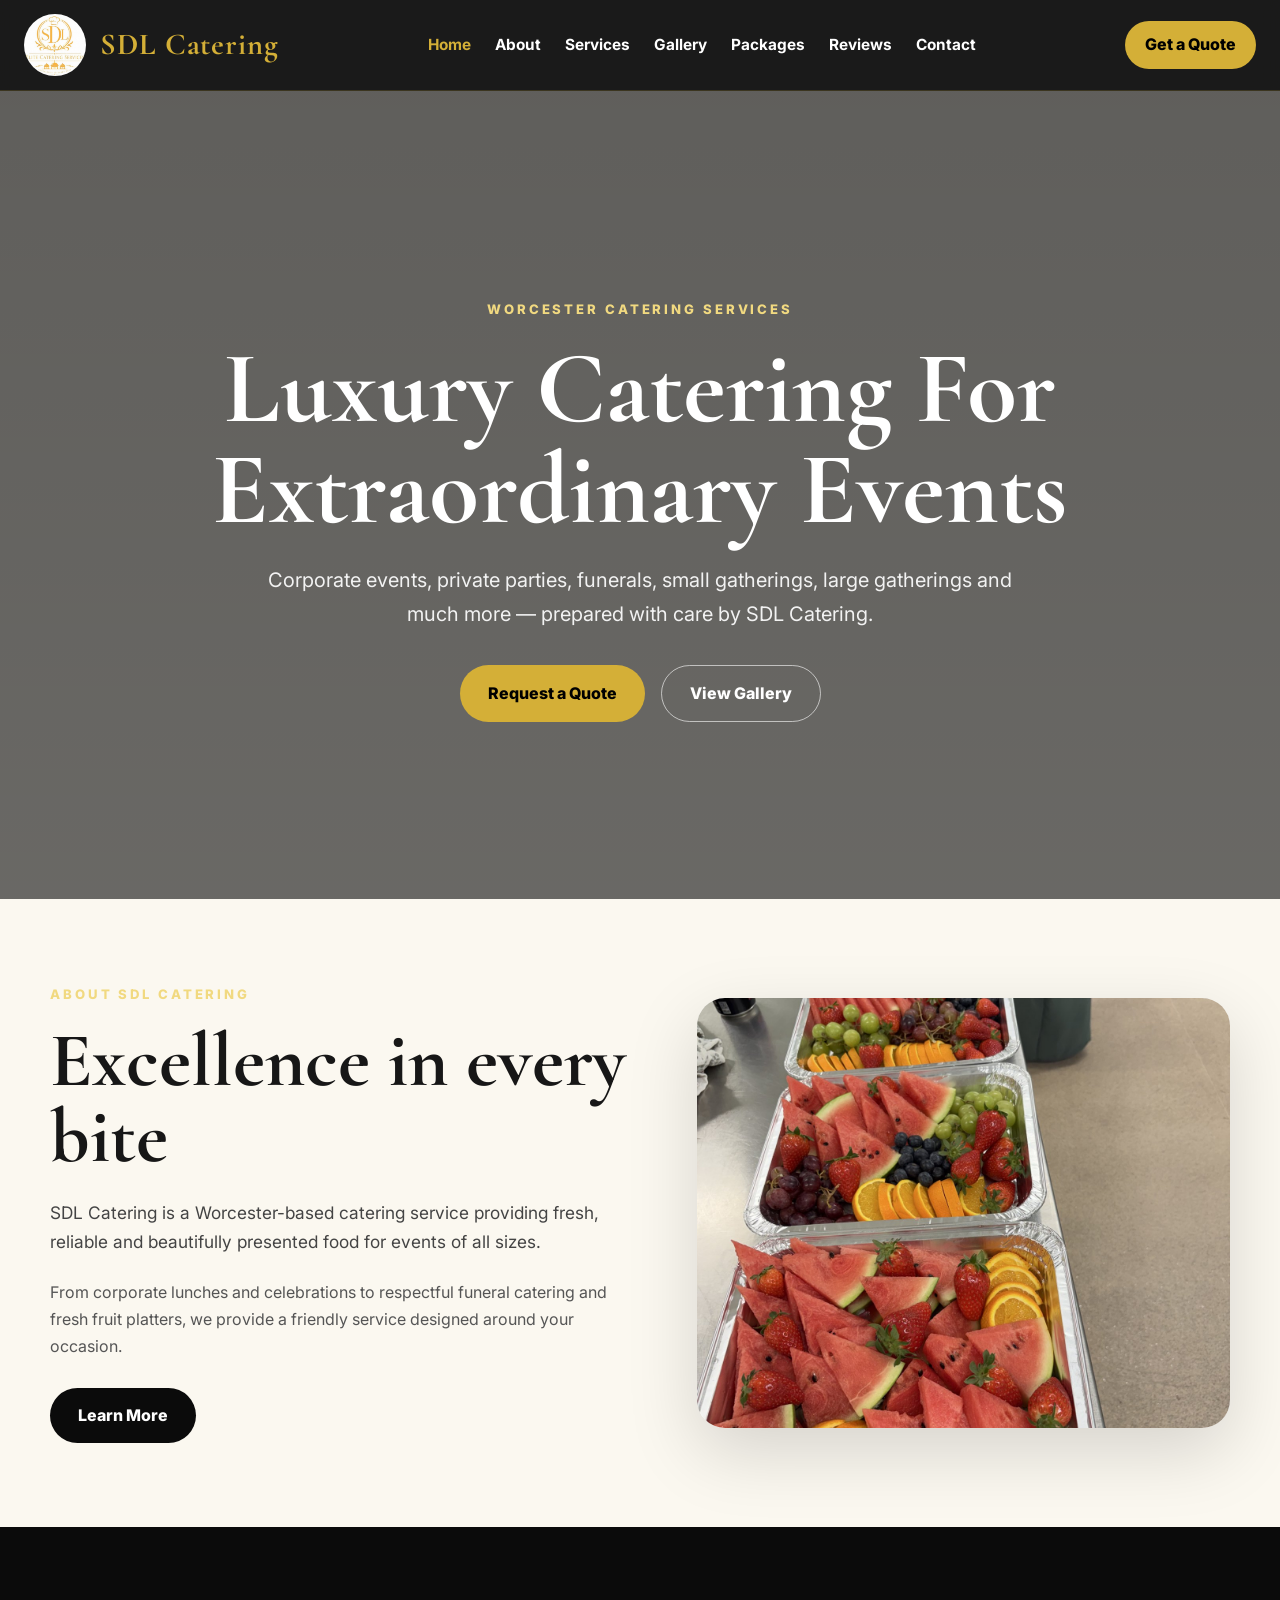
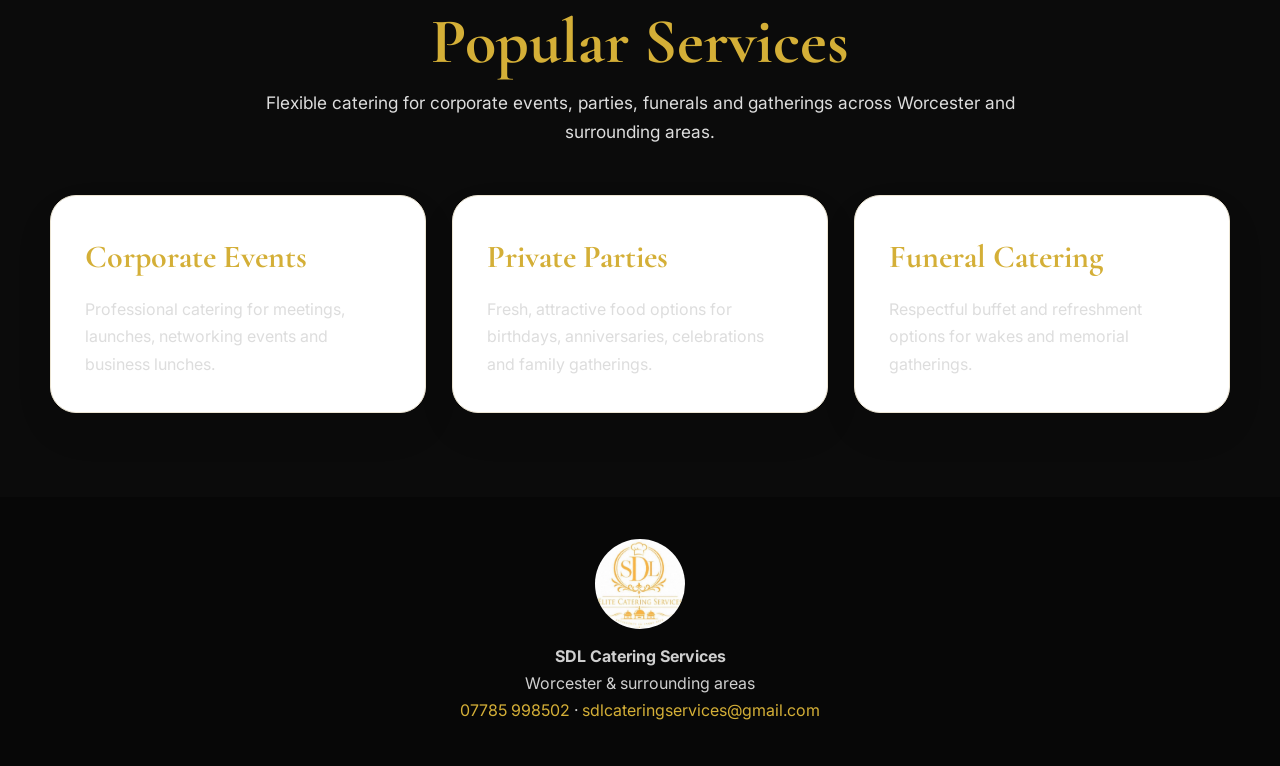
==== index.html @ b2af6ca3 "Update index.html" ====
<!DOCTYPE html>
<html lang="en">
<head>
<meta charset="UTF-8">
<meta name="viewport" content="width=device-width, initial-scale=1.0">
<title>SDL Catering | Worcester Catering Services</title>
<meta name="description" content="SDL Catering Services in Worcester">
<link rel="stylesheet" href="style.css">
</head>
<body>
<header class="site-header">
  <nav class="nav">
    <a class="brand" href="index.html"><img src="logo.jpeg" alt="SDL Catering logo"><span>SDL Catering</span></a>
    <button class="menu-toggle" aria-label="Open menu" aria-expanded="false">☰</button>
    <ul class="nav-links">
      <li><a class="active" href="index.html">Home</a></li>
      <li><a  href="about.html">About</a></li>
      <li><a  href="services.html">Services</a></li>
      <li><a  href="gallery.html">Gallery</a></li>
      <li><a  href="packages.html">Packages</a></li>
      <li><a  href="reviews.html">Reviews</a></li>
      <li><a  href="contact.html">Contact</a></li>
    </ul>
    <a class="nav-cta" href="contact.html">Get a Quote</a>
  </nav>
</header>
<section class="hero">
  <div class="hero-inner">
    <div class="eyebrow">Worcester Catering Services</div>
    <h1>Luxury Catering For Extraordinary Events</h1>
    <p>Corporate events, private parties, funerals, small gatherings, large gatherings and much more — prepared with care by SDL Catering.</p>
    <div class="btn-row">
      <a class="btn gold" href="contact.html">Request a Quote</a>
      <a class="btn outline" href="gallery.html">View Gallery</a>
    </div>
  </div>
</section>
<main>
  <section class="section">
    <div class="container split">
      <div>
        <div class="eyebrow">About SDL Catering</div>
        <h2 class="title" style="font-size:clamp(2.8rem,6vw,5rem);color:#171717;margin-bottom:24px">Excellence in every bite</h2>
        <p style="font-size:1.08rem;color:#444;margin-bottom:22px">SDL Catering is a Worcester-based catering service providing fresh, reliable and beautifully presented food for events of all sizes.</p>
        <p style="color:#555;margin-bottom:28px">From corporate lunches and celebrations to respectful funeral catering and fresh fruit platters, we provide a friendly service designed around your occasion.</p>
        <a class="btn dark" href="about.html">Learn More</a>
      </div>
      <div class="image-card"><img src="fruit-platters.jpeg" alt="Fresh fruit platters by SDL Catering"></div>
    </div>
  </section>
  <section class="section dark-band">
    <div class="container">
      <div class="section-title">
        <h2>Popular Services</h2>
        <p>Flexible catering for corporate events, parties, funerals and gatherings across Worcester and surrounding areas.</p>
      </div>
      <div class="grid three">
        <div class="card"><h3>Corporate Events</h3><p>Professional catering for meetings, launches, networking events and business lunches.</p></div>
        <div class="card"><h3>Private Parties</h3><p>Fresh, attractive food options for birthdays, anniversaries, celebrations and family gatherings.</p></div>
        <div class="card"><h3>Funeral Catering</h3><p>Respectful buffet and refreshment options for wakes and memorial gatherings.</p></div>
      </div>
    </div>
  </section>
</main>
<footer class="footer">
  <img src="logo.jpeg" alt="SDL Catering logo">
  <p><strong>SDL Catering Services</strong></p>
  <p>Worcester & surrounding areas</p>
  <p><a href="tel:07785998502">07785 998502</a> · <a href="mailto:sdlcateringservices@gmail.com">sdlcateringservices@gmail.com</a></p>
</footer>
<script src="script.js"></script>
</body>
</html>
---- style.css ----
@import url('https://fonts.googleapis.com/css2?family=Cormorant+Garamond:wght@500;600;700&family=Inter:wght@300;400;500;600;700;800&display=swap');

:root{
  --black:#0b0b0b;
  --charcoal:#151515;
  --cream:#fbf8f0;
  --white:#ffffff;
  --gold:#d4af37;
  --gold-soft:#f1d980;
  --muted:#666;
  --line:#ece5d3;
}

*{box-sizing:border-box;margin:0;padding:0}
html{scroll-behavior:smooth}
body{font-family:Inter,Arial,sans-serif;color:#202020;background:var(--cream);line-height:1.7;overflow-x:hidden}
img{max-width:100%;display:block}
a,a:link,a:visited{color:inherit;text-decoration:none}

.site-header{position:sticky;top:0;z-index:999;background:rgba(12,12,12,.94);backdrop-filter:blur(14px);border-bottom:1px solid rgba(212,175,55,.18)}
.nav{max-width:1280px;margin:0 auto;padding:14px 24px;display:flex;align-items:center;justify-content:space-between;gap:22px}
.brand{display:flex;align-items:center;gap:14px;color:var(--gold)!important;font-family:'Cormorant Garamond',serif;font-size:1.9rem;font-weight:700;letter-spacing:.03em;white-space:nowrap}
.brand img{width:62px;height:62px;border-radius:50%;background:white;object-fit:cover}
.nav-links{display:flex;align-items:center;gap:24px;list-style:none}
.nav-links a,.nav-links a:link,.nav-links a:visited{color:#fff!important;text-decoration:none!important;font-weight:700;font-size:.96rem;transition:.25s}
.nav-links a:hover,.nav-links a.active,.nav-links a:active{color:var(--gold)!important;text-decoration:none!important}
.nav-cta{background:var(--gold);color:#000!important;padding:10px 20px;border-radius:999px;font-weight:800;white-space:nowrap}
.nav-cta:hover{background:var(--gold-soft);color:#000!important}
.menu-toggle{display:none;background:transparent;color:white;border:1px solid rgba(255,255,255,.25);font-size:1.4rem;border-radius:10px;padding:8px 12px;cursor:pointer}

.hero{min-height:calc(100vh - 92px);display:grid;place-items:center;text-align:center;color:#fff;background:linear-gradient(rgba(0,0,0,.62),rgba(0,0,0,.58)),url('https://images.unsplash.com/photo-1414235077428-338989a2e8c0?auto=format&fit=crop&w=1800&q=80');background-size:cover;background-position:center;padding:110px 24px 80px}
.hero-inner{max-width:980px}.eyebrow{color:var(--gold-soft);text-transform:uppercase;letter-spacing:.22em;font-size:.82rem;font-weight:800;margin-bottom:18px}.hero h1,.page-hero h1,.section-title h2,.title{font-family:'Cormorant Garamond',serif;line-height:.98}.hero h1{font-size:clamp(3.2rem,8vw,7rem);margin-bottom:24px}.hero p{font-size:1.25rem;max-width:760px;margin:0 auto 34px;color:#f2f2f2}.btn-row{display:flex;gap:16px;justify-content:center;flex-wrap:wrap}.btn{display:inline-flex;align-items:center;justify-content:center;border-radius:999px;padding:14px 28px;font-weight:800;transition:.25s}.btn.gold{background:var(--gold);color:#000!important}.btn.dark{background:var(--black);color:#fff!important}.btn.outline{border:1px solid rgba(255,255,255,.6);color:#fff!important}.btn:hover{transform:translateY(-2px)}

main{background:var(--cream)}.section{padding:84px 24px}.container{max-width:1180px;margin:0 auto}.section-title{text-align:center;max-width:820px;margin:0 auto 48px}.section-title h2{font-size:clamp(2.5rem,5vw,4.3rem);color:#171717;margin-bottom:14px}.section-title p{color:#5f5f5f;font-size:1.08rem}.grid{display:grid;gap:26px}.grid.three{grid-template-columns:repeat(3,1fr)}.grid.four{grid-template-columns:repeat(4,1fr)}.card{background:#fff;border:1px solid var(--line);border-radius:26px;padding:34px;box-shadow:0 18px 45px rgba(0,0,0,.05)}.card h3{font-family:'Cormorant Garamond',serif;font-size:2rem;color:#121212;margin-bottom:12px}.card p{color:#555}.dark-band{background:#0b0b0b;color:#fff}.dark-band .section-title h2,.dark-band h3{color:var(--gold)}.dark-band p{color:#ddd}.split{display:grid;grid-template-columns:1.05fr .95fr;gap:58px;align-items:center}.panel-dark{background:#0d0d0d;color:#fff;border-radius:30px;padding:44px;border:1px solid rgba(212,175,55,.25)}.panel-dark h2{font-family:'Cormorant Garamond',serif;font-size:3.2rem;color:var(--gold);margin-bottom:22px}.value-list{display:grid;gap:14px}.value-list div{background:rgba(212,175,55,.13);border:1px solid rgba(212,175,55,.18);padding:16px 18px;border-radius:14px;font-weight:700}.image-card{overflow:hidden;border-radius:28px;box-shadow:0 24px 70px rgba(0,0,0,.15);background:#fff}.image-card img{width:100%;height:430px;object-fit:cover}

.page-hero{padding:92px 24px 52px;background:#fff;text-align:center}.page-hero h1{font-size:clamp(3rem,7vw,5.4rem);color:#181818;margin-bottom:14px}.page-hero p{max-width:850px;margin:0 auto;color:#555;font-size:1.08rem}.gallery-grid{display:grid;grid-template-columns:repeat(3,1fr);gap:24px}.gallery-item{position:relative;border-radius:24px;overflow:hidden;background:#111;box-shadow:0 18px 50px rgba(0,0,0,.1)}.gallery-item img{width:100%;height:360px;object-fit:cover;transition:.35s}.gallery-item:hover img{transform:scale(1.05)}.gallery-item span{position:absolute;left:18px;bottom:18px;background:rgba(0,0,0,.72);color:#fff;padding:8px 14px;border-radius:999px;font-weight:800;font-size:.9rem}.contact-box{max-width:850px;margin:0 auto;background:#fff;border:1px solid var(--line);border-radius:28px;padding:42px;box-shadow:0 18px 50px rgba(0,0,0,.06)}.contact-list{display:grid;gap:16px;font-size:1.1rem}.contact-list a{color:#111!important;font-weight:800}.footer{background:#070707;color:#fff;text-align:center;padding:42px 24px}.footer img{width:90px;height:90px;border-radius:50%;margin:0 auto 14px;background:white}.footer p{color:#cfcfcf}.footer a{color:var(--gold)!important}

@media(max-width:980px){.grid.three,.grid.four,.gallery-grid,.split{grid-template-columns:1fr 1fr}.nav{flex-wrap:wrap}.nav-links{order:3;width:100%;justify-content:center;flex-wrap:wrap}}
@media(max-width:700px){.nav{padding:12px 16px}.brand{font-size:1.55rem}.brand img{width:52px;height:52px}.menu-toggle{display:block}.nav-links{display:none;flex-direction:column;align-items:stretch;background:#101010;padding:18px;border-radius:18px}.nav-links.open{display:flex}.nav-links a{text-align:center;padding:8px}.nav-cta{display:none}.hero{min-height:80vh;padding-top:90px}.hero h1{font-size:3rem}.grid.three,.grid.four,.gallery-grid,.split{grid-template-columns:1fr}.section{padding:60px 18px}.card{padding:28px}.image-card img,.gallery-item img{height:300px}.panel-dark{padding:32px}.contact-box{padding:28px}}
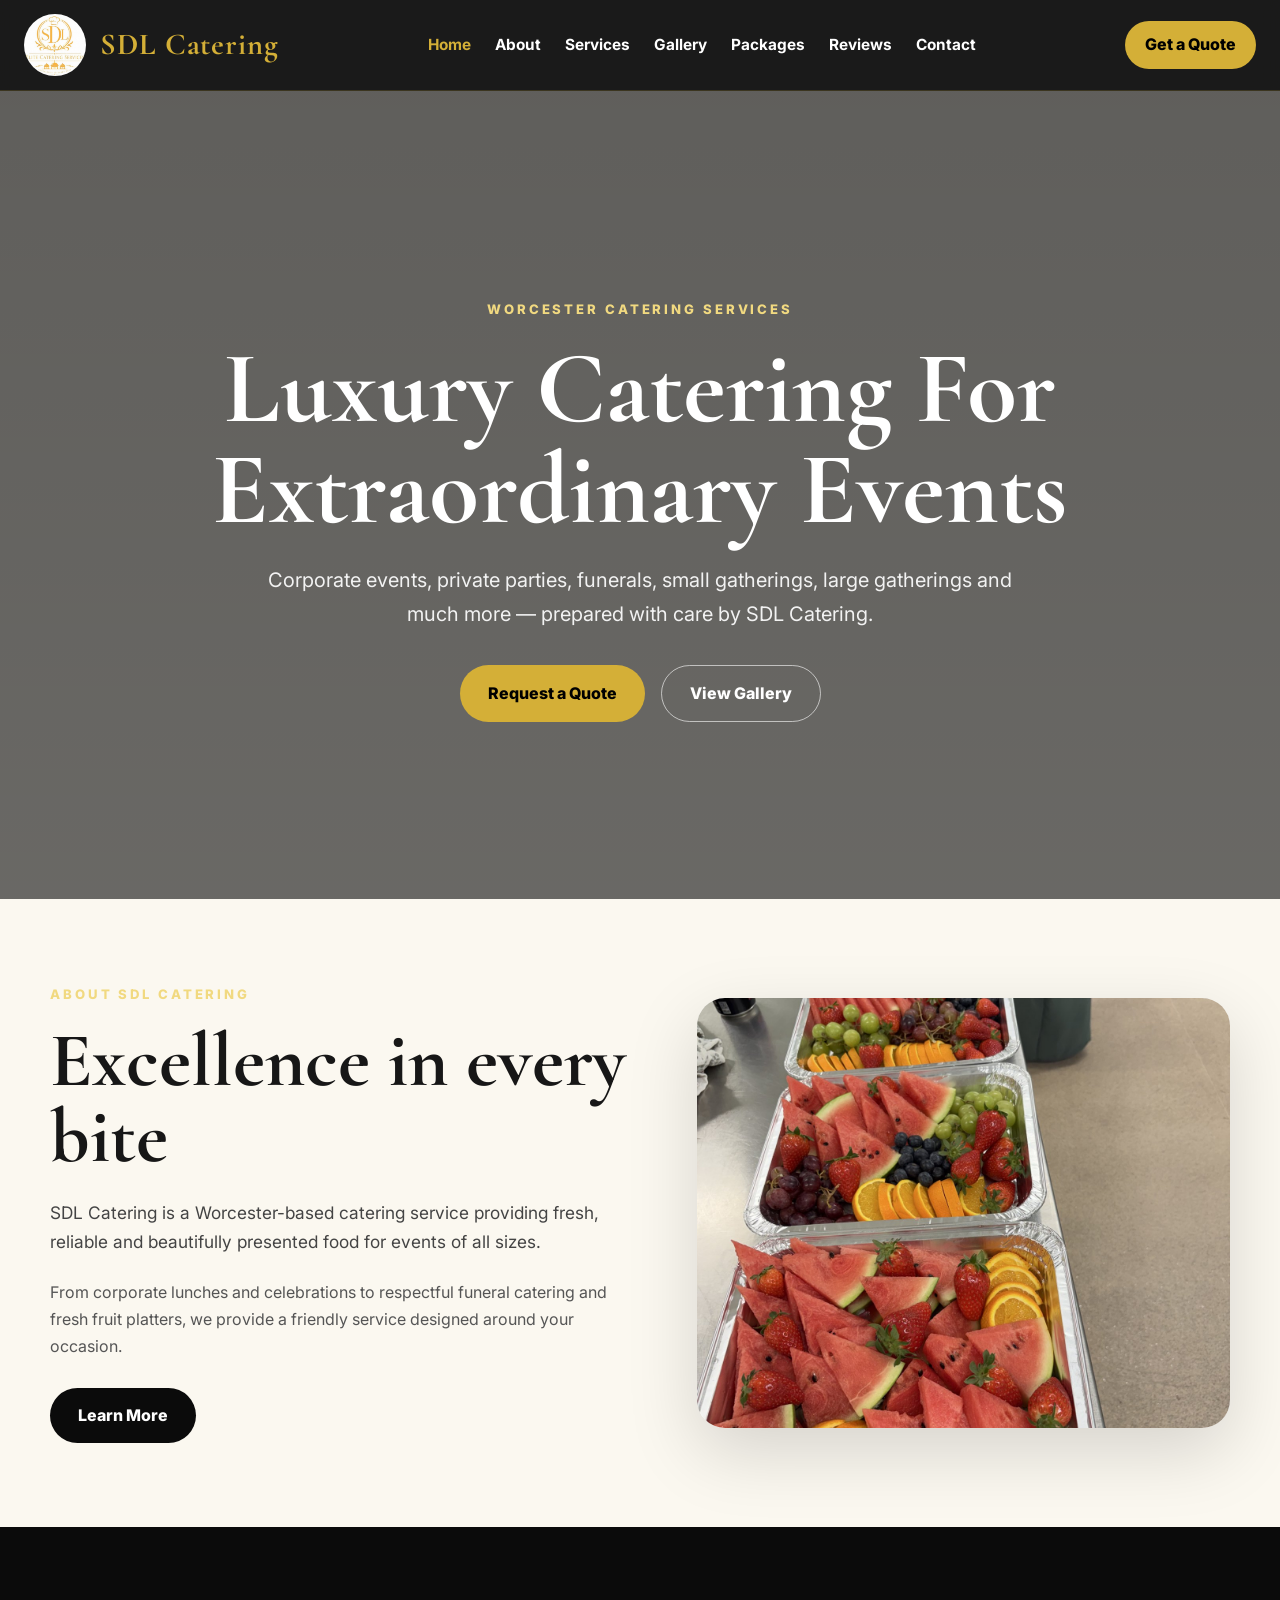
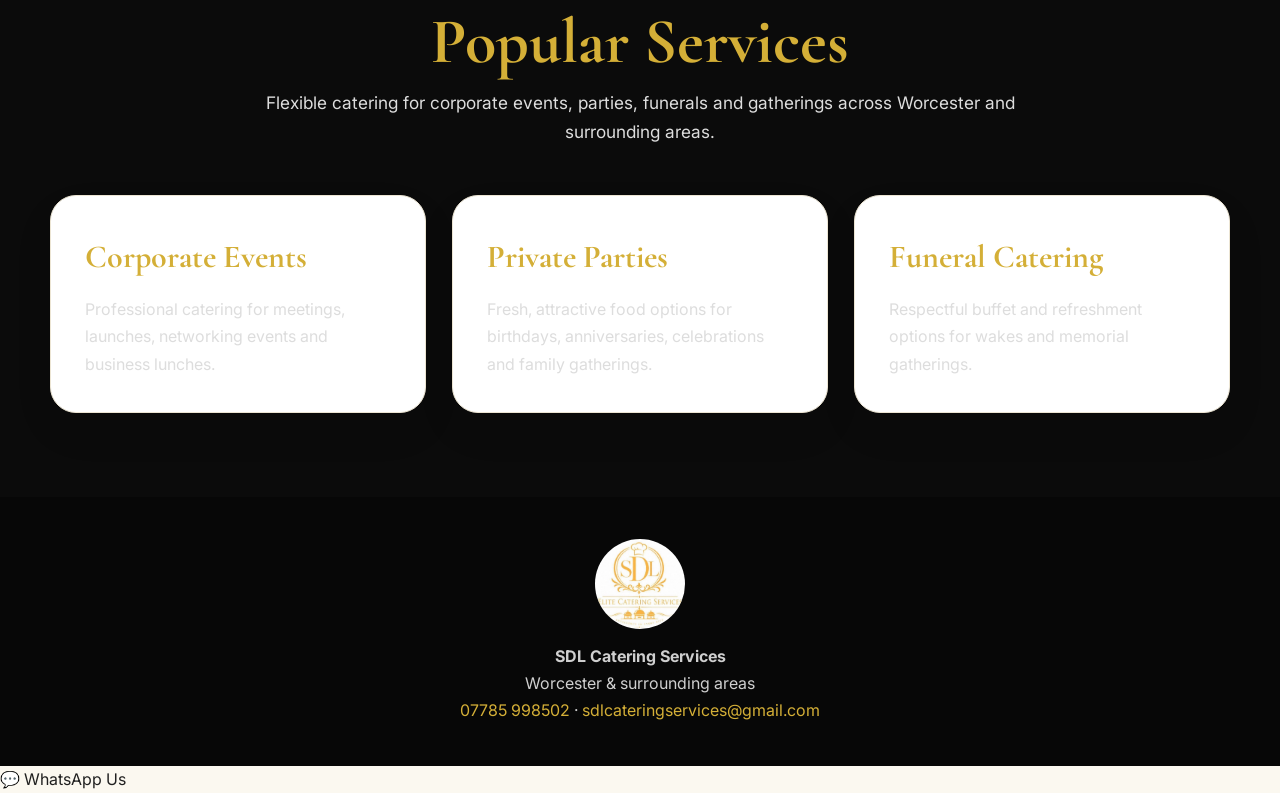
==== commit 0357946b: "Update index.html" ====
--- a/index.html
+++ b/index.html
@@ -69,5 +69,10 @@
   <p><a href="tel:07785998502">07785 998502</a> · <a href="mailto:sdlcateringservices@gmail.com">sdlcateringservices@gmail.com</a></p>
 </footer>
 <script src="script.js"></script>
+
+<a href="https://wa.me/447785998502" class="whatsapp-button">
+    💬 WhatsApp Us
+</a>
+
 </body>
 </html>
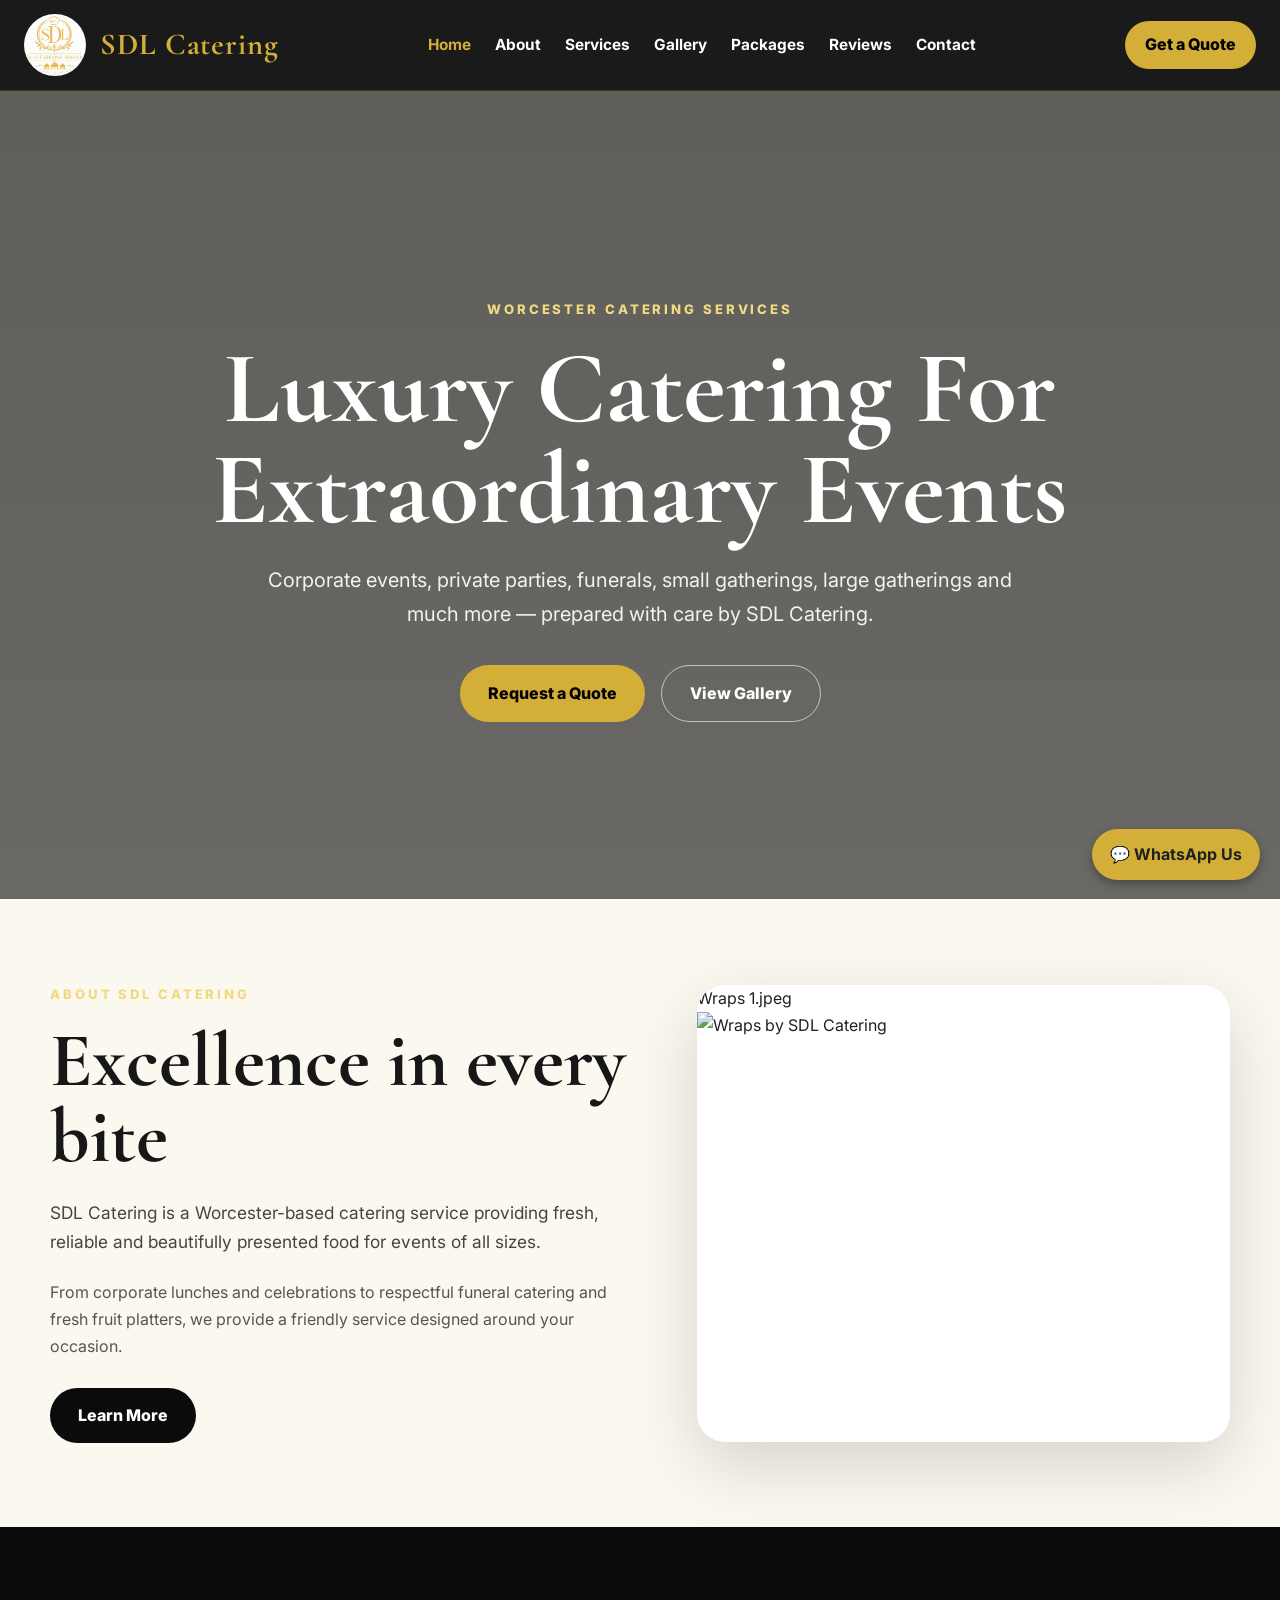
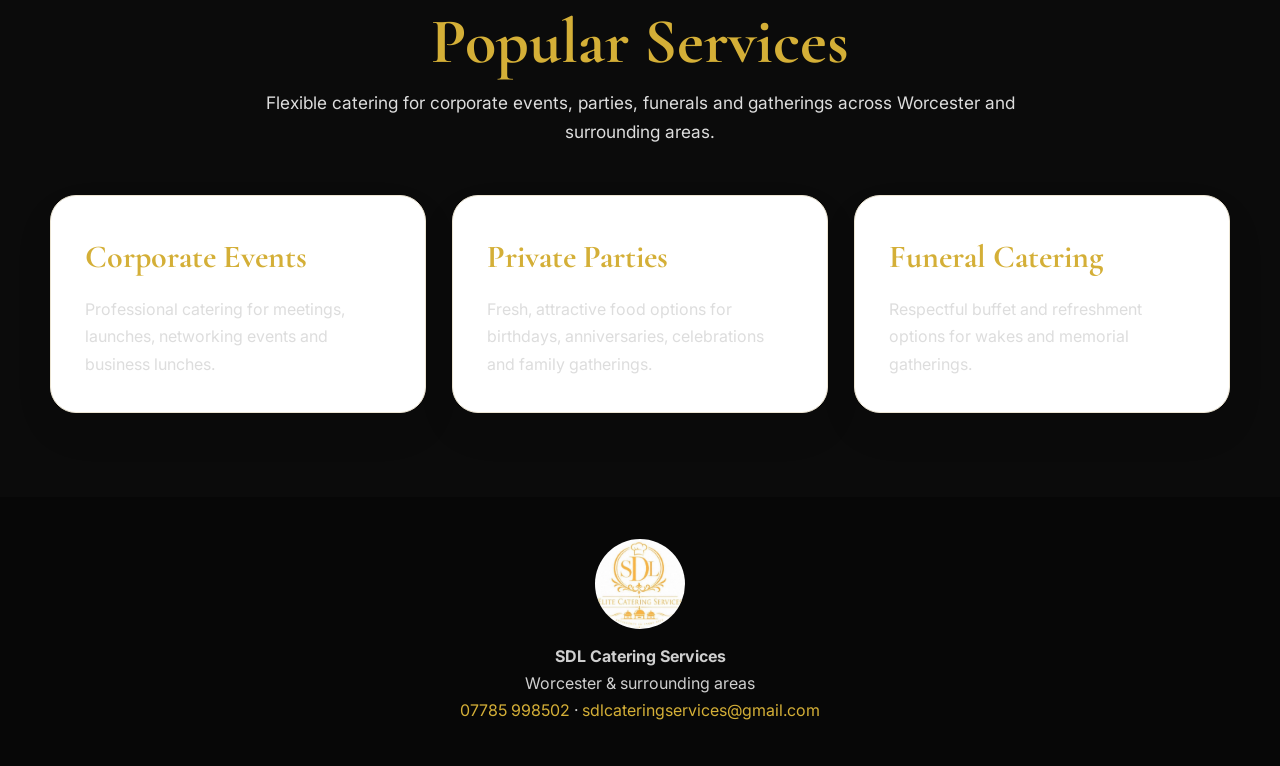
==== commit 28f3b7fb: "Update index.html" ====
--- a/index.html
+++ b/index.html
@@ -45,7 +45,7 @@
         <p style="color:#555;margin-bottom:28px">From corporate lunches and celebrations to respectful funeral catering and fresh fruit platters, we provide a friendly service designed around your occasion.</p>
         <a class="btn dark" href="about.html">Learn More</a>
       </div>
-      <div class="image-card"><img src="fruit-platters.jpeg" alt="Fresh fruit platters by SDL Catering"></div>
+      <div class="image-card">Wraps 1.jpeg<img src="" alt="Wraps by SDL Catering"></div>
     </div>
   </section>
   <section class="section dark-band">
--- a/style.css
+++ b/style.css
@@ -37,3 +37,20 @@
 
 @media(max-width:980px){.grid.three,.grid.four,.gallery-grid,.split{grid-template-columns:1fr 1fr}.nav{flex-wrap:wrap}.nav-links{order:3;width:100%;justify-content:center;flex-wrap:wrap}}
 @media(max-width:700px){.nav{padding:12px 16px}.brand{font-size:1.55rem}.brand img{width:52px;height:52px}.menu-toggle{display:block}.nav-links{display:none;flex-direction:column;align-items:stretch;background:#101010;padding:18px;border-radius:18px}.nav-links.open{display:flex}.nav-links a{text-align:center;padding:8px}.nav-cta{display:none}.hero{min-height:80vh;padding-top:90px}.hero h1{font-size:3rem}.grid.three,.grid.four,.gallery-grid,.split{grid-template-columns:1fr}.section{padding:60px 18px}.card{padding:28px}.image-card img,.gallery-item img{height:300px}.panel-dark{padding:32px}.contact-box{padding:28px}}
+.whatsapp-button{
+    position:fixed;
+    bottom:20px;
+    right:20px;
+    background:#d4af37;
+    color:black;
+    padding:12px 18px;
+    border-radius:50px;
+    text-decoration:none;
+    font-weight:bold;
+    z-index:9999;
+    box-shadow:0 4px 10px rgba(0,0,0,0.3);
+}
+
+.whatsapp-button:hover{
+    background:#c49b1f;
+}
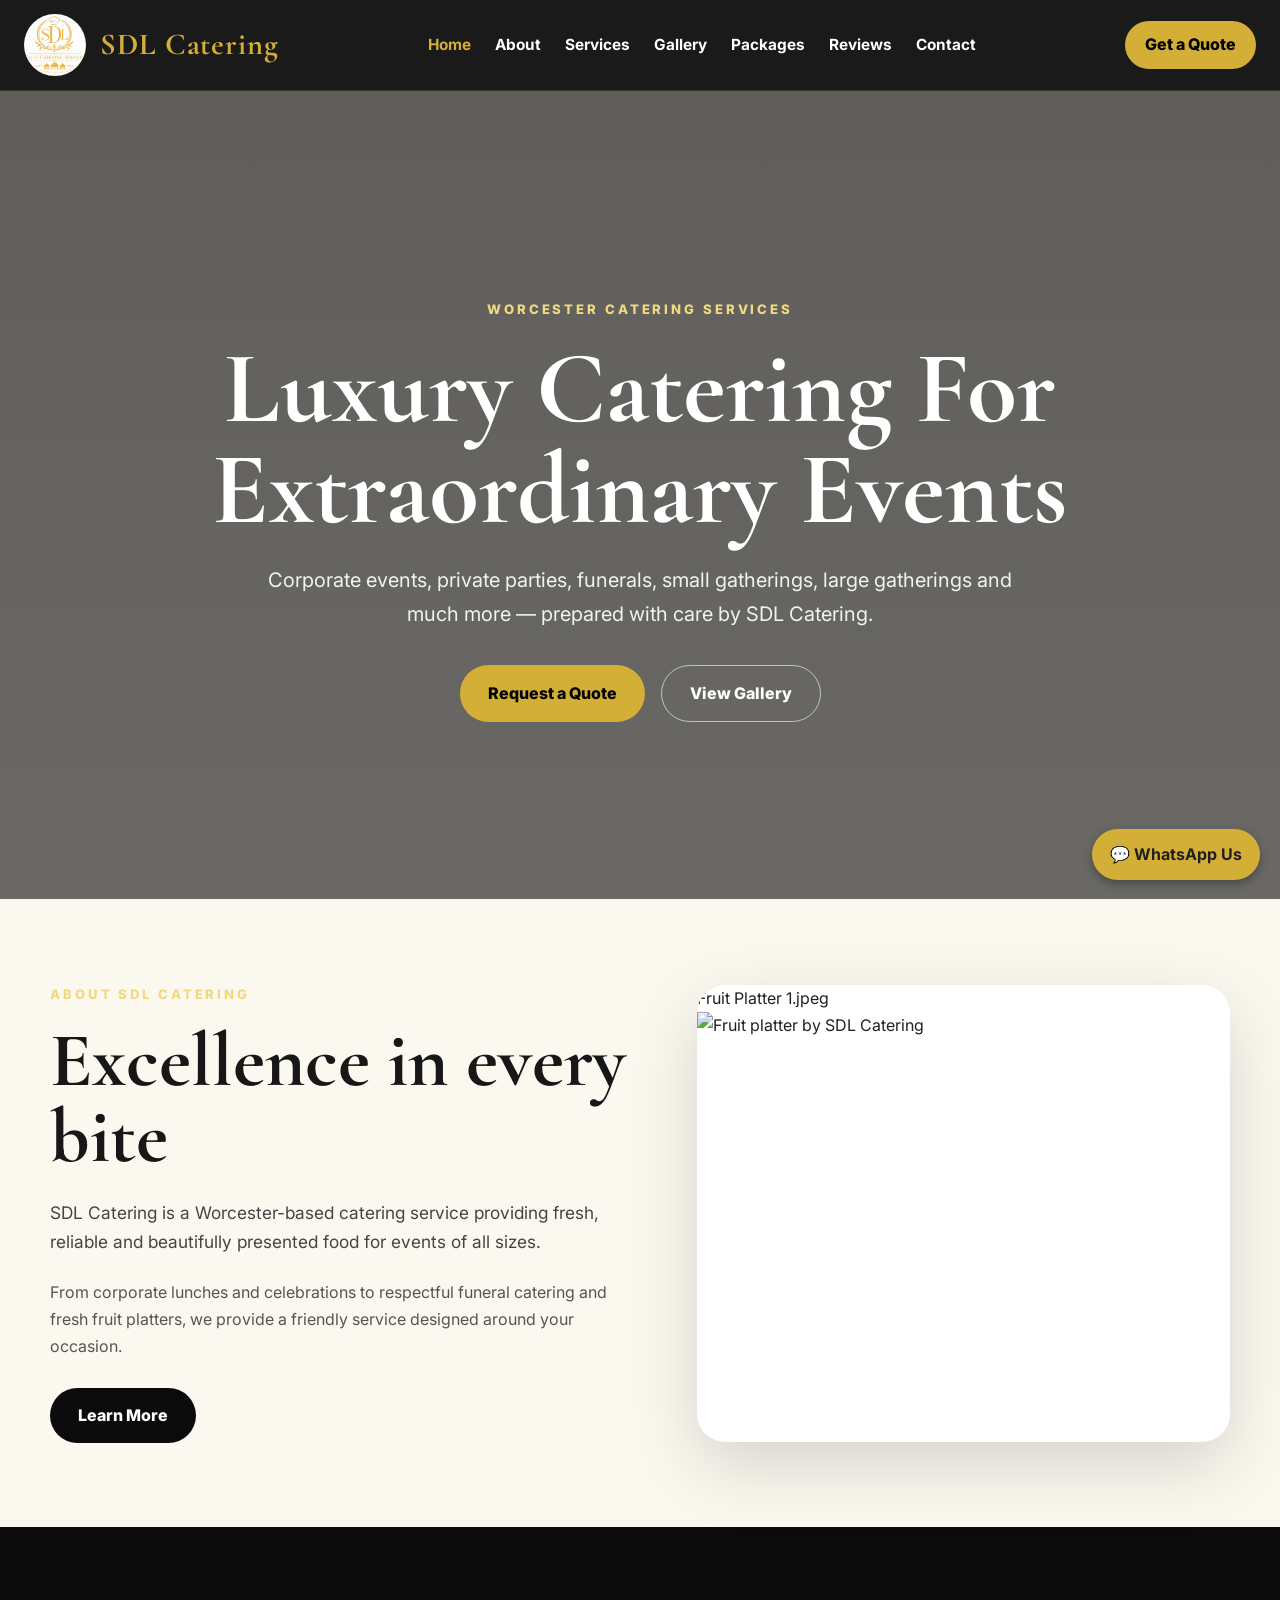
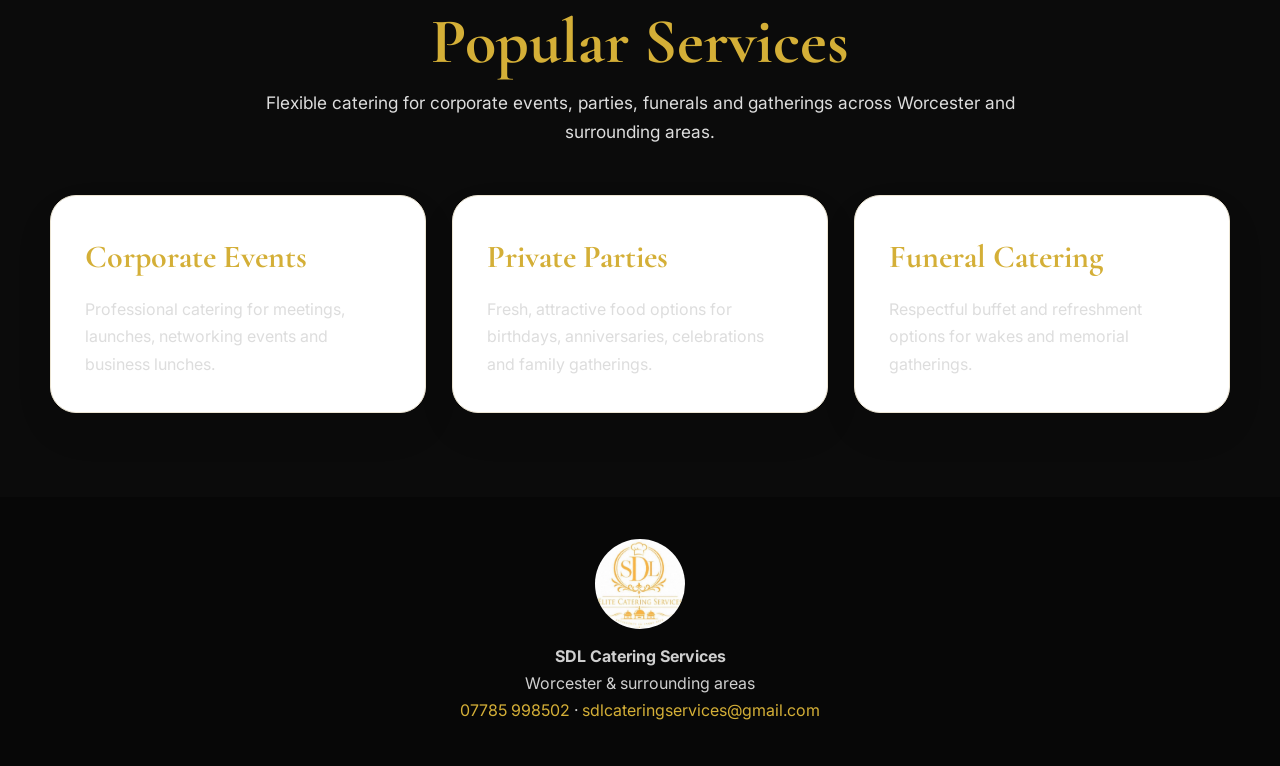
==== commit 4ccf1686: "Update index.html" ====
--- a/index.html
+++ b/index.html
@@ -45,7 +45,7 @@
         <p style="color:#555;margin-bottom:28px">From corporate lunches and celebrations to respectful funeral catering and fresh fruit platters, we provide a friendly service designed around your occasion.</p>
         <a class="btn dark" href="about.html">Learn More</a>
       </div>
-      <div class="image-card">Wraps 1.jpeg<img src="" alt="Wraps by SDL Catering"></div>
+      <div class="image-card">Fruit Platter 1.jpeg<img src="" alt="Fruit platter by SDL Catering"></div>
     </div>
   </section>
   <section class="section dark-band">
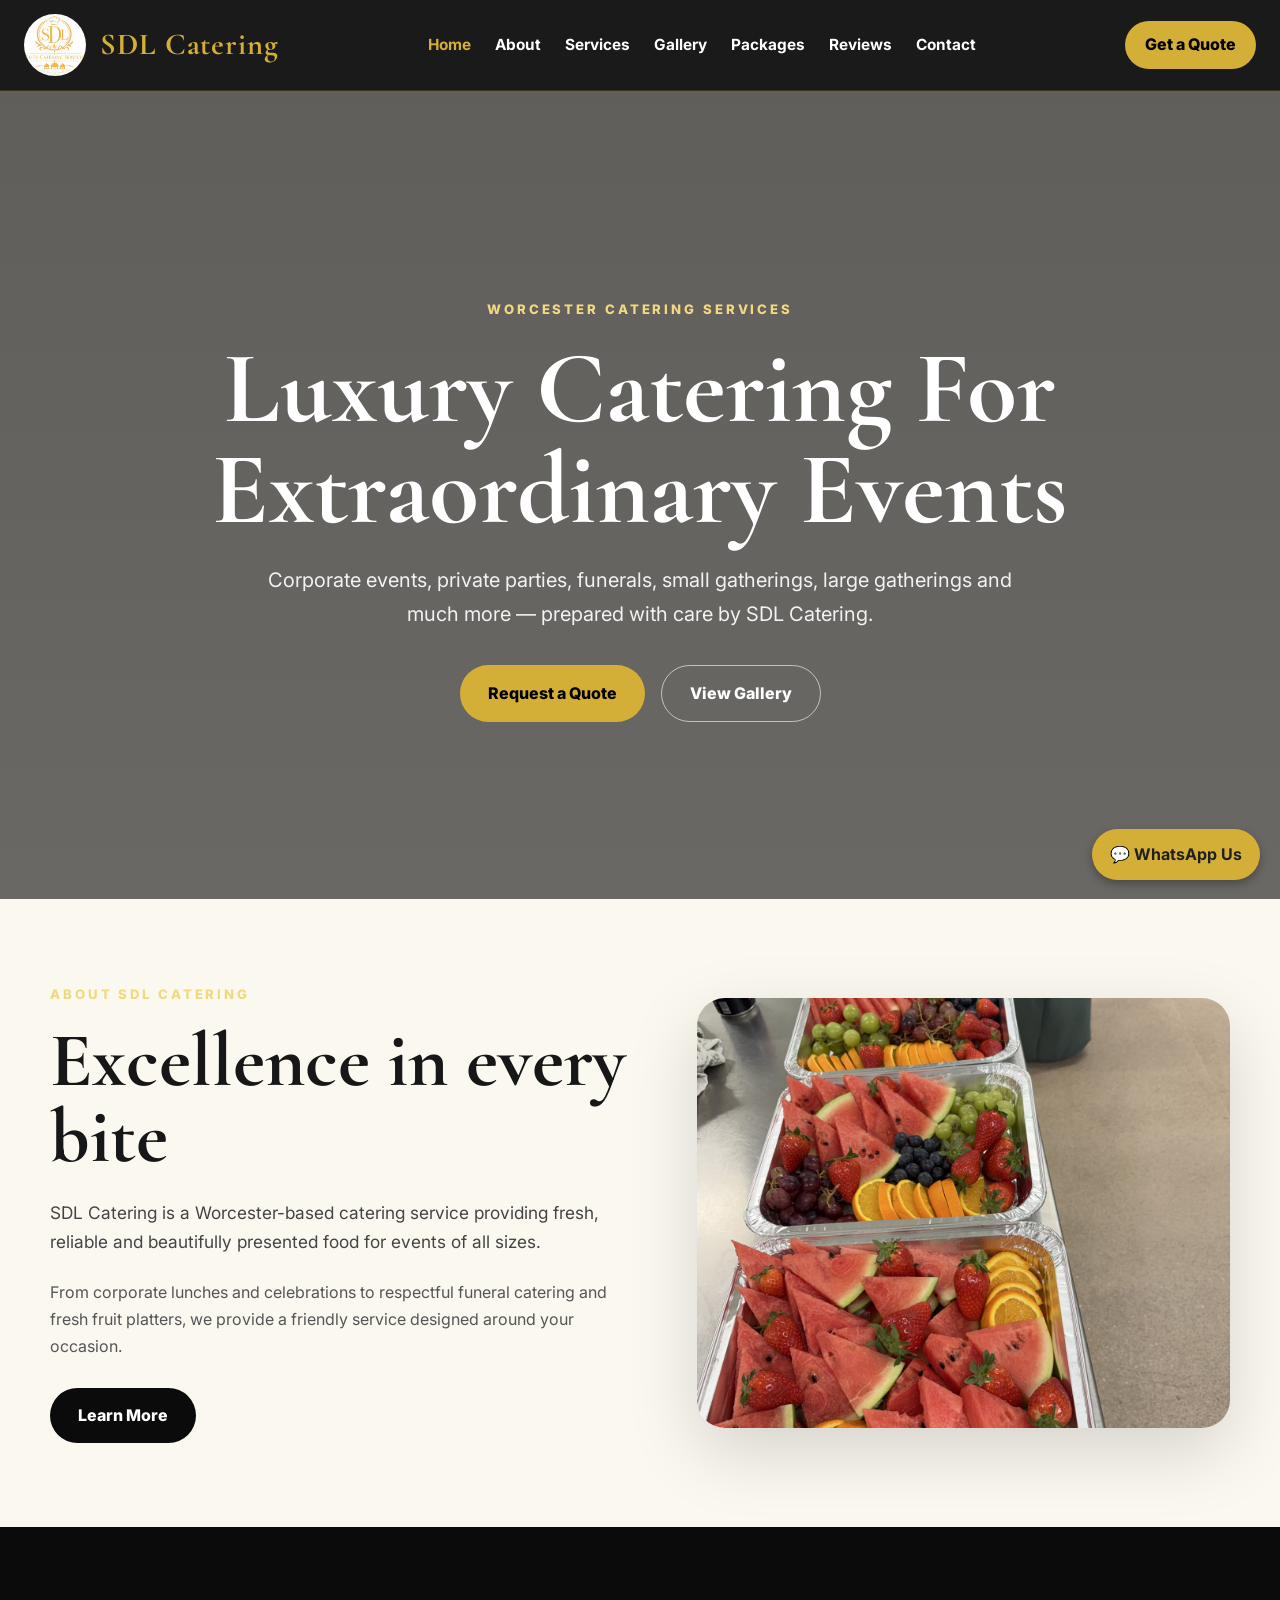
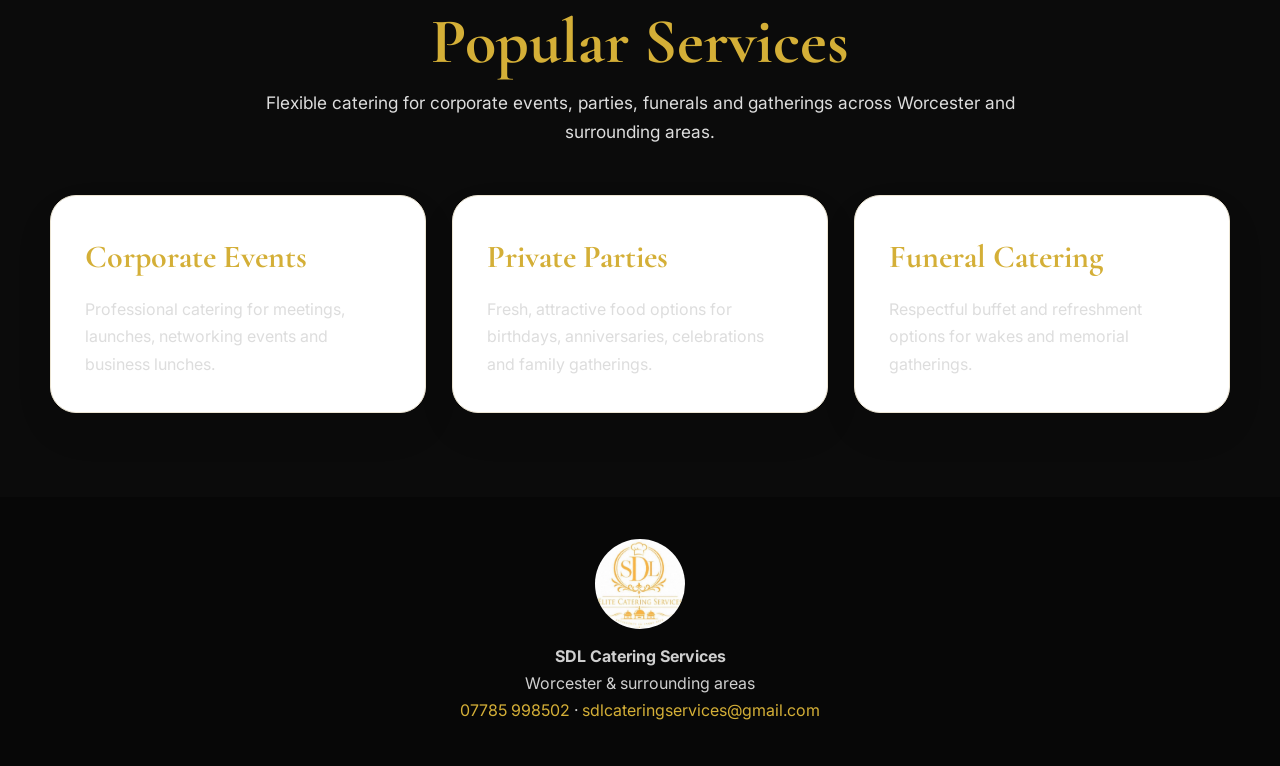
==== commit ce175b85: "Update index.html" ====
--- a/index.html
+++ b/index.html
@@ -45,7 +45,7 @@
         <p style="color:#555;margin-bottom:28px">From corporate lunches and celebrations to respectful funeral catering and fresh fruit platters, we provide a friendly service designed around your occasion.</p>
         <a class="btn dark" href="about.html">Learn More</a>
       </div>
-      <div class="image-card">Fruit Platter 1.jpeg<img src="" alt="Fruit platter by SDL Catering"></div>
+     <div class="image-card"><img src="fruit-platters.jpeg" alt="Fruit platter by SDL Catering"></div>
     </div>
   </section>
   <section class="section dark-band">
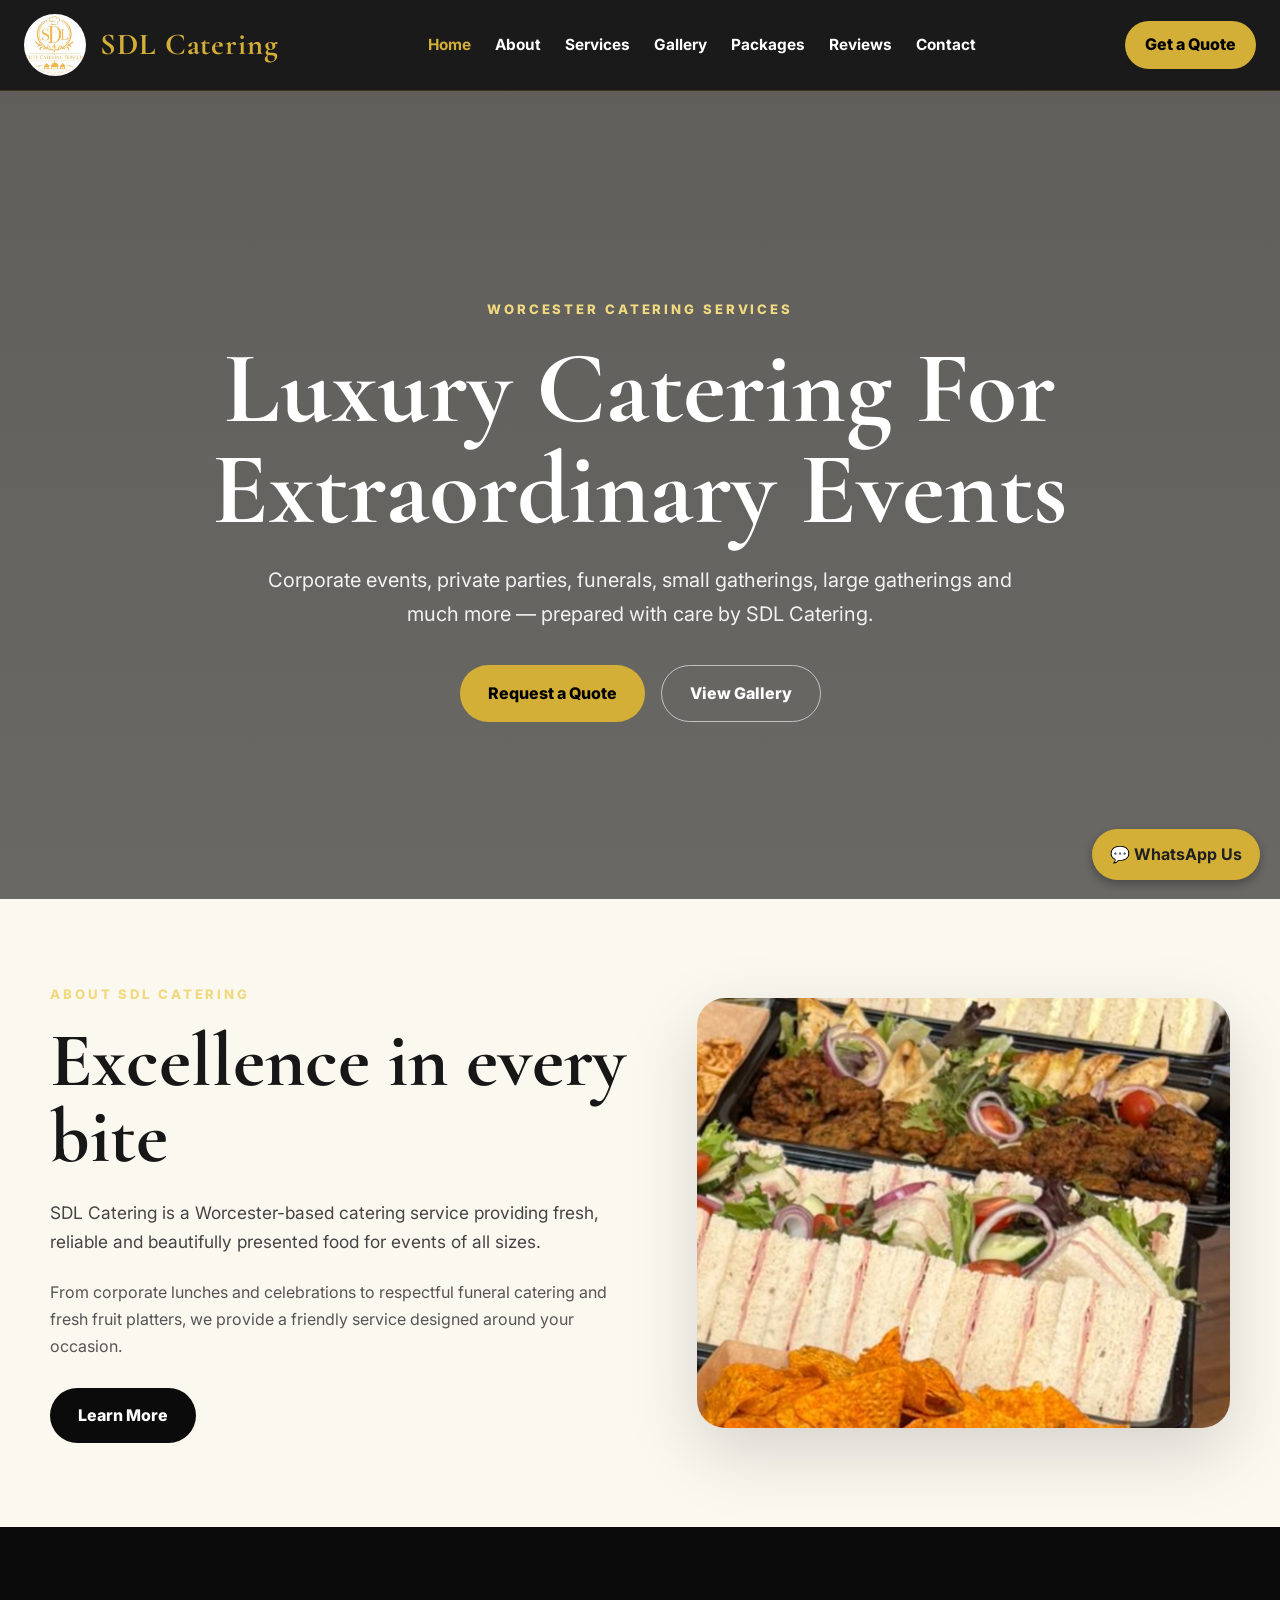
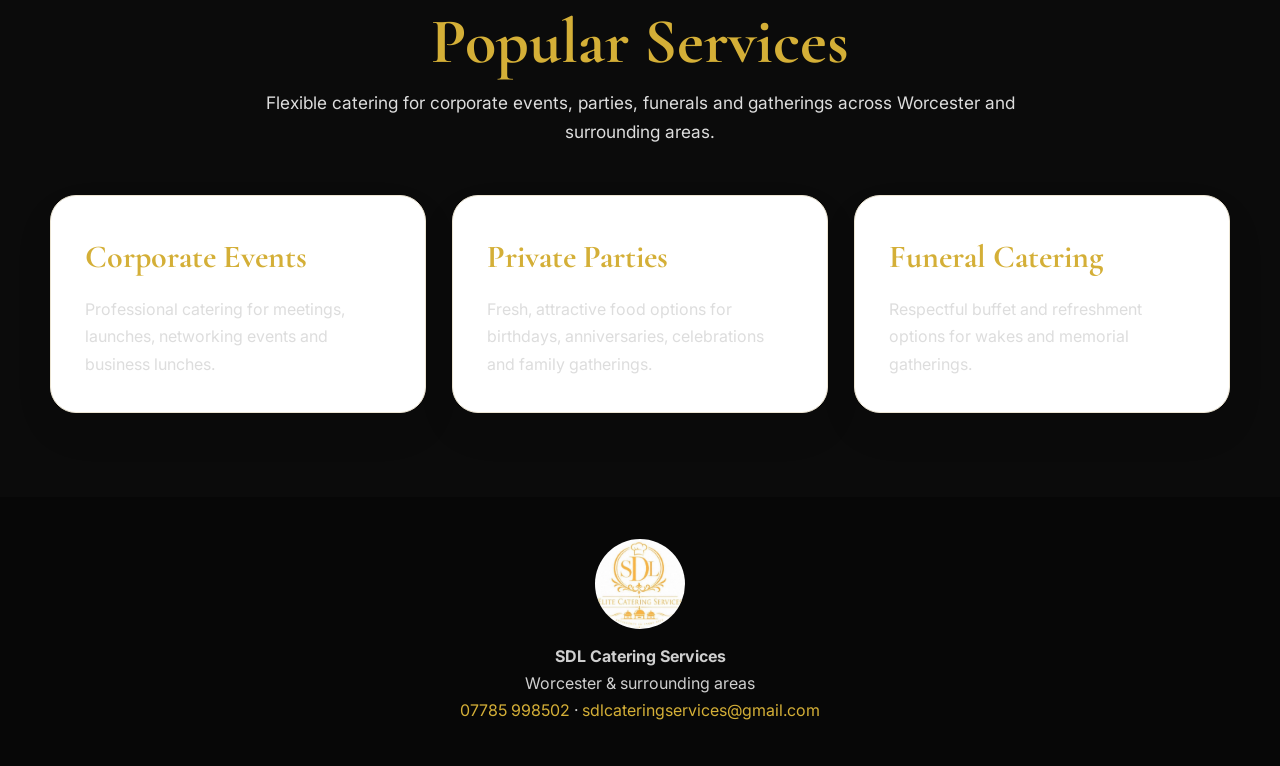
==== commit 3d3df4f6: "Update index.html" ====
--- a/index.html
+++ b/index.html
@@ -45,7 +45,7 @@
         <p style="color:#555;margin-bottom:28px">From corporate lunches and celebrations to respectful funeral catering and fresh fruit platters, we provide a friendly service designed around your occasion.</p>
         <a class="btn dark" href="about.html">Learn More</a>
       </div>
-     <div class="image-card"><img src="fruit-platters.jpeg" alt="Fruit platter by SDL Catering"></div>
+     <div class="image-card"><img src="Buffet 3.jpeg" alt="Buffet by SDL Catering"></div>
     </div>
   </section>
   <section class="section dark-band">
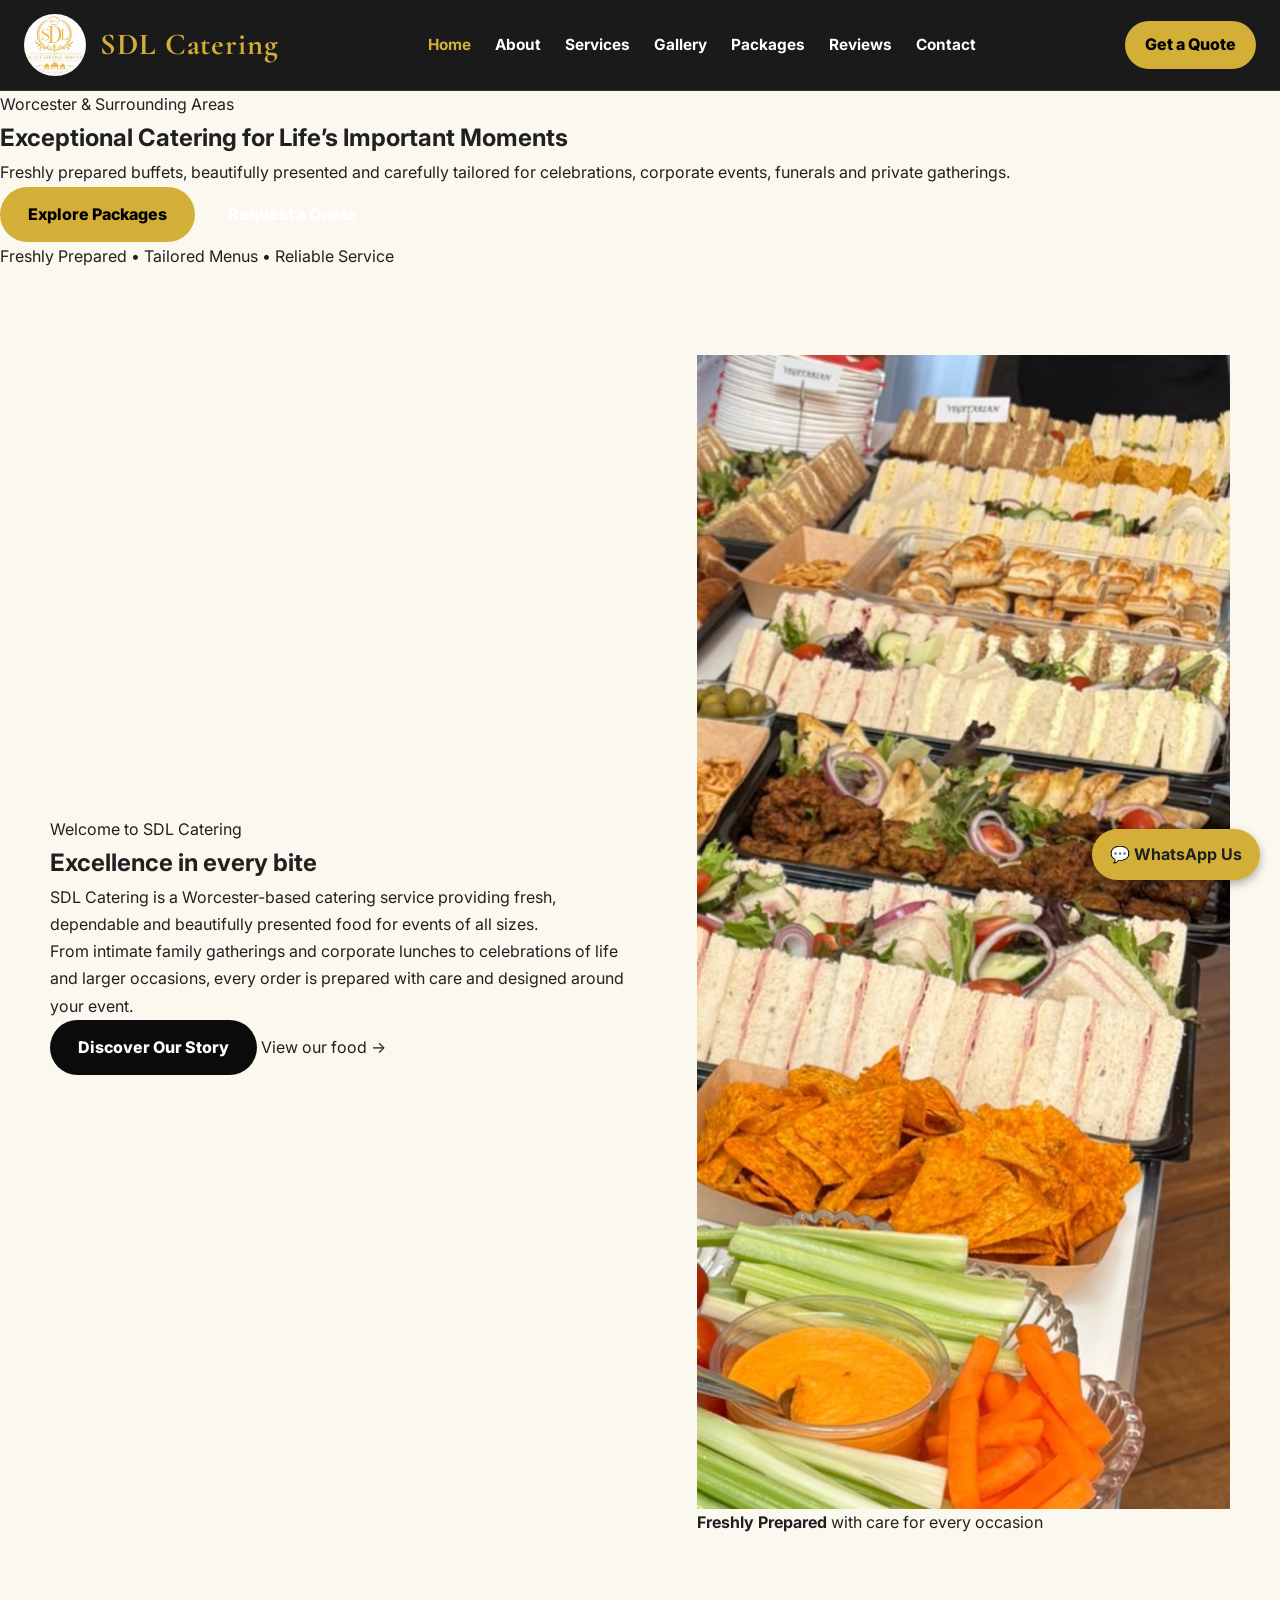
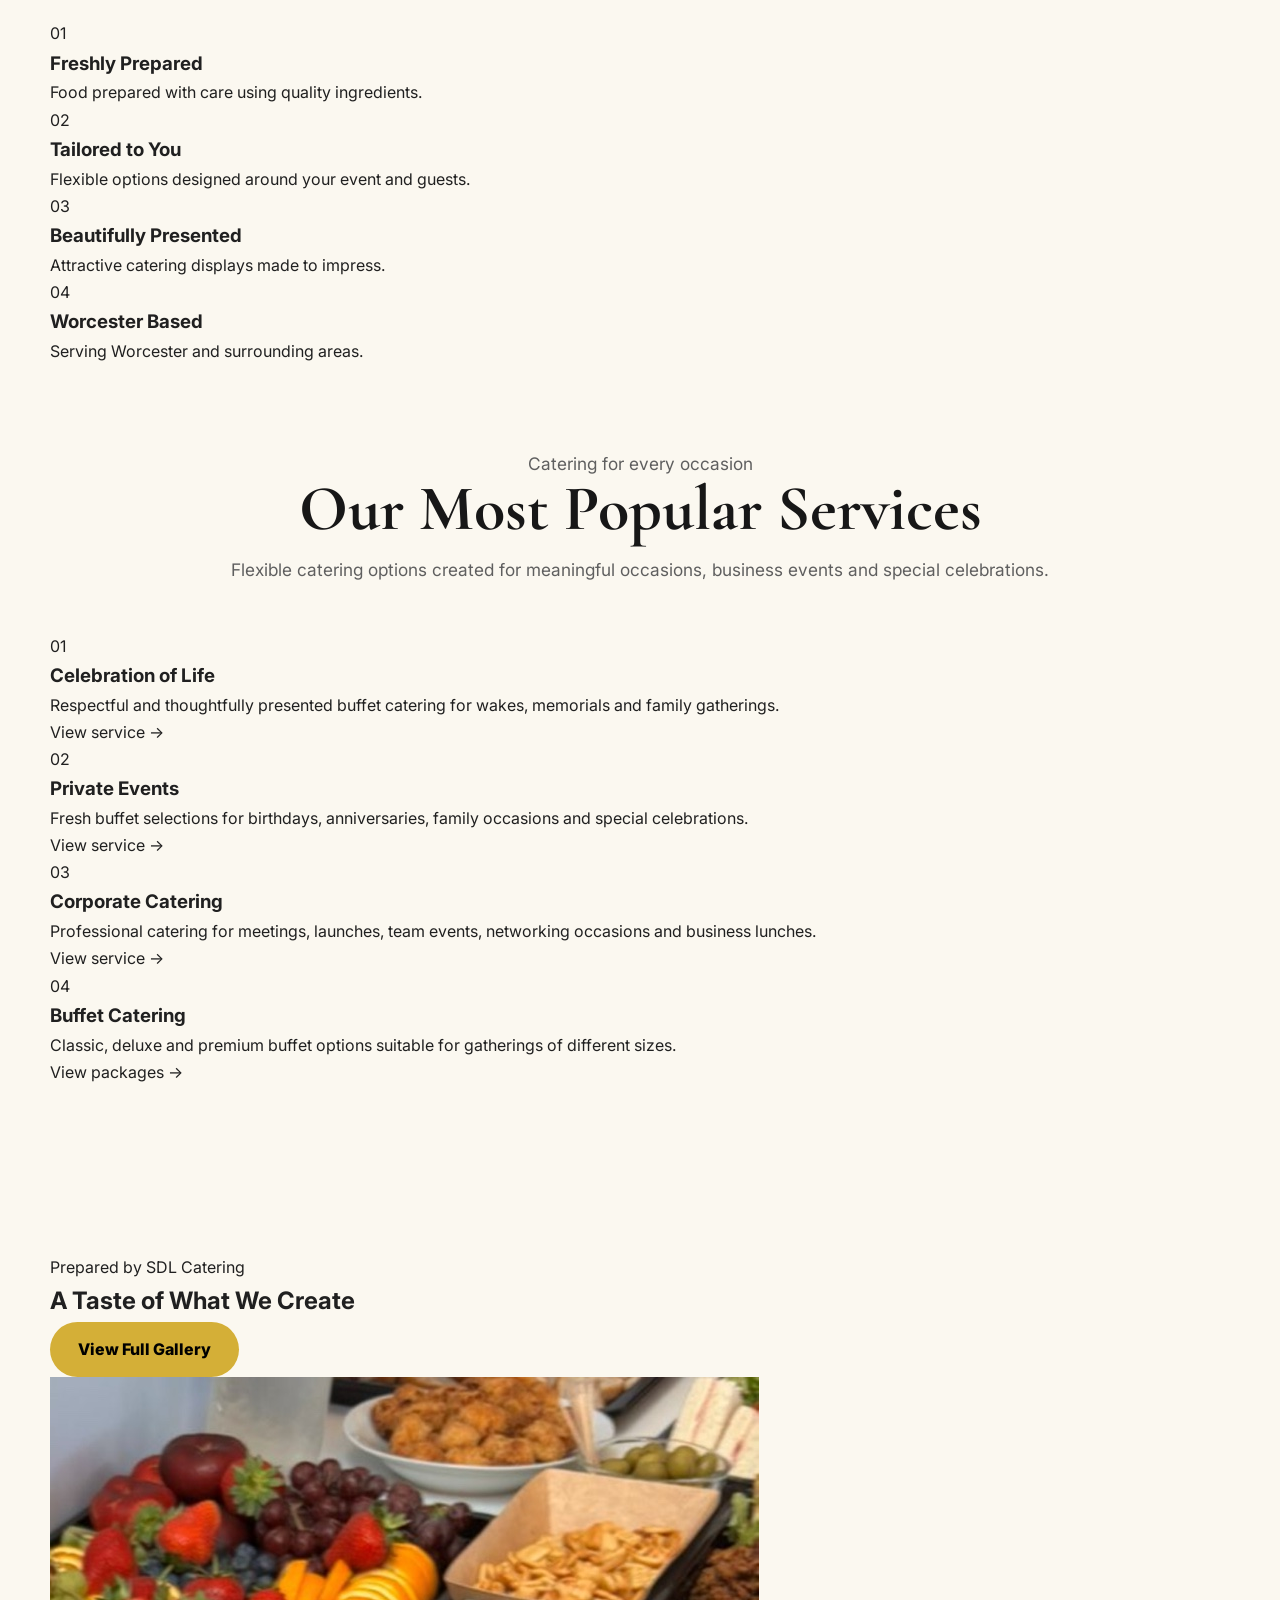
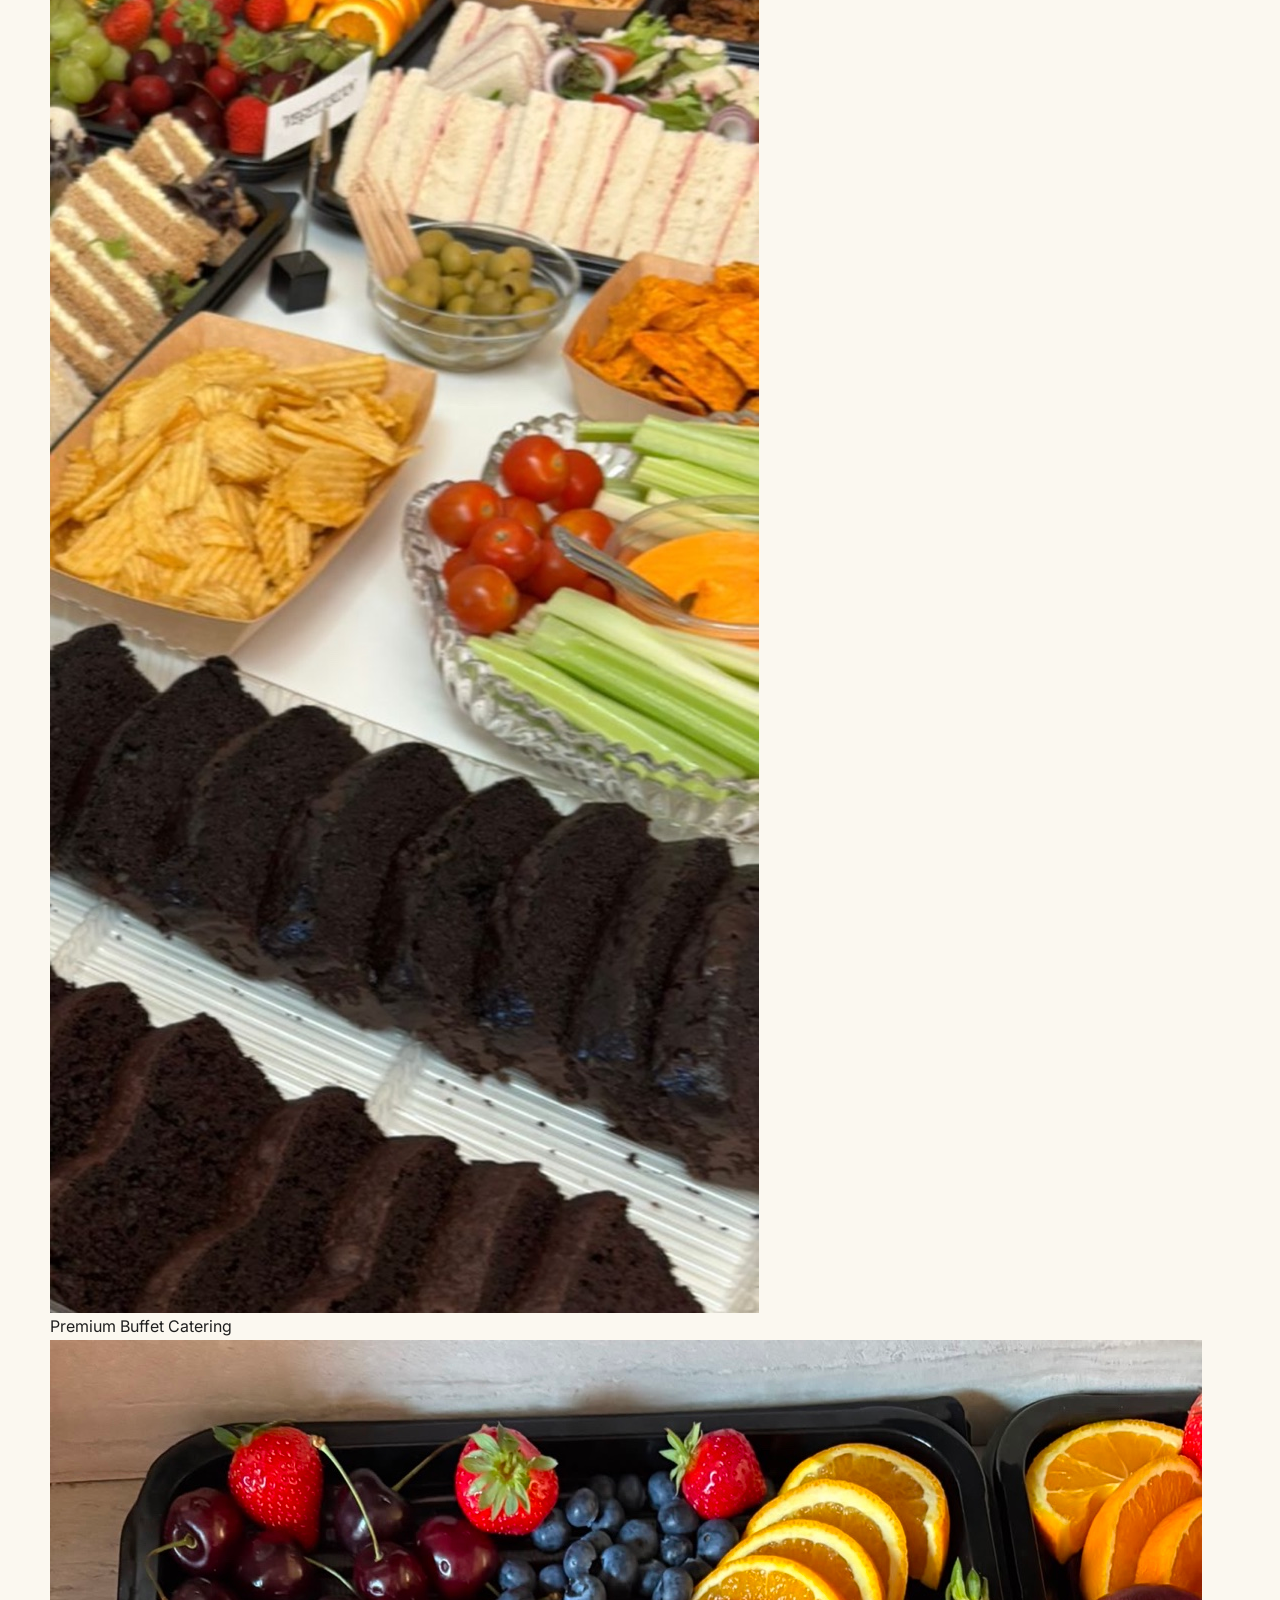
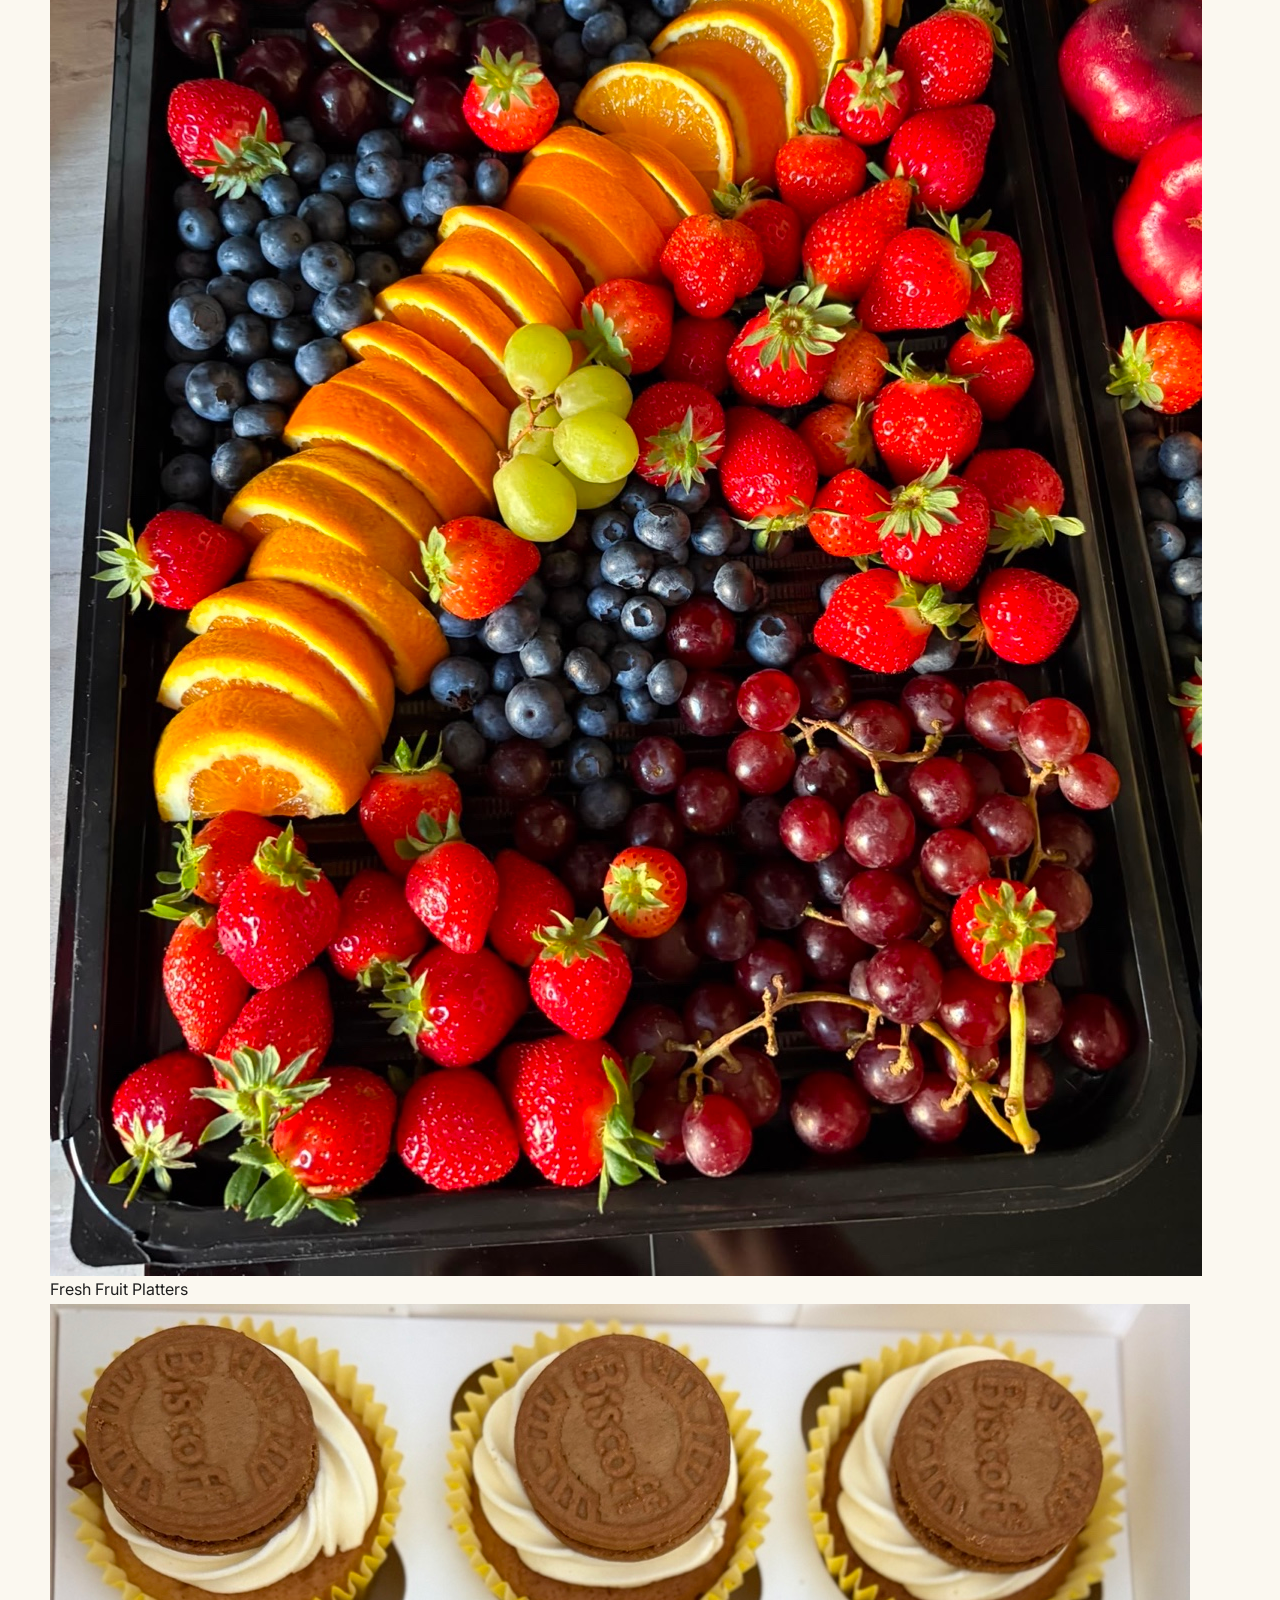
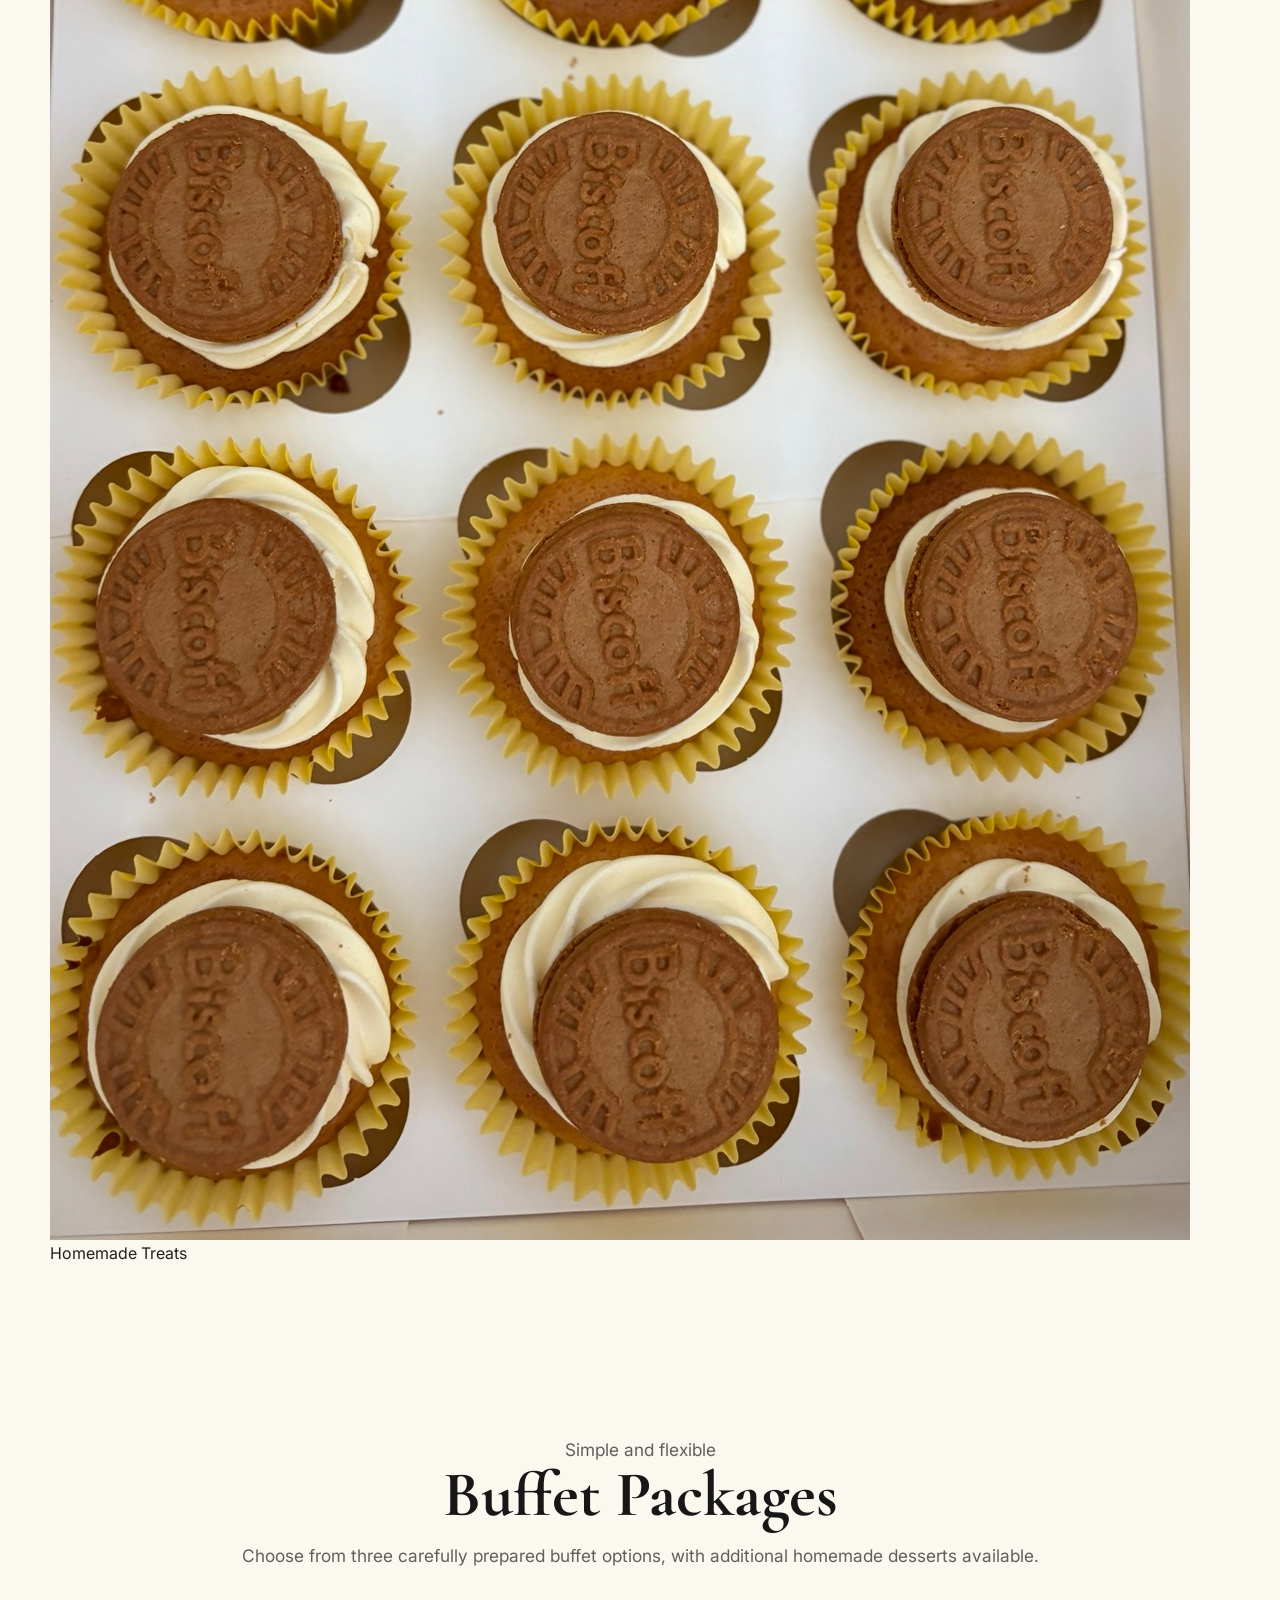
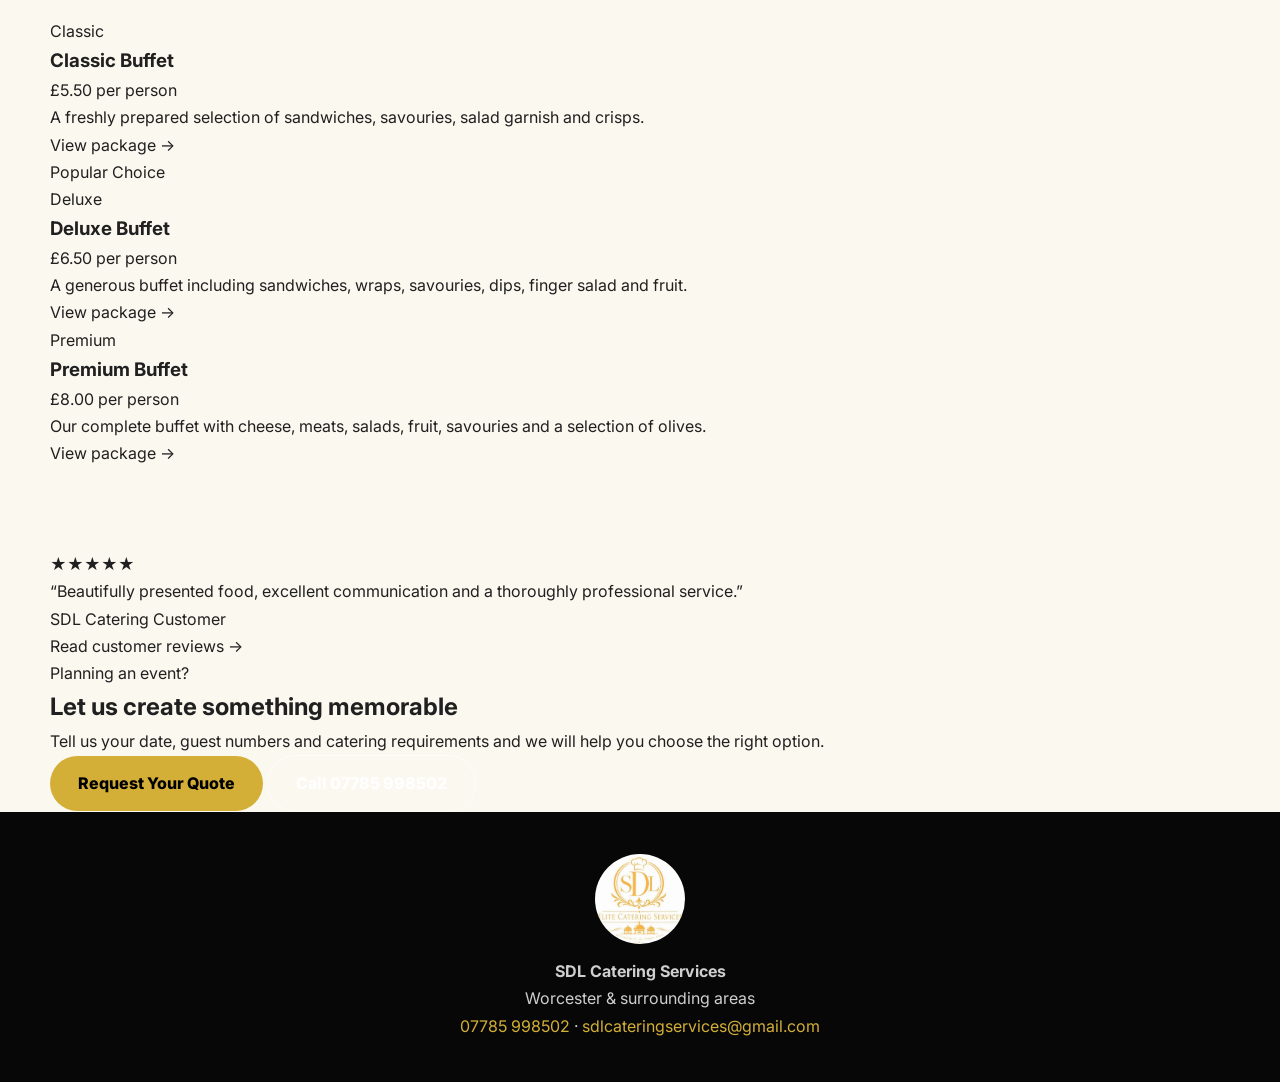
==== commit 7c03d4c6: "Update index.html" ====
--- a/index.html
+++ b/index.html
@@ -1,78 +1,582 @@
 <!DOCTYPE html>
 <html lang="en">
+
 <head>
-<meta charset="UTF-8">
-<meta name="viewport" content="width=device-width, initial-scale=1.0">
-<title>SDL Catering | Worcester Catering Services</title>
-<meta name="description" content="SDL Catering Services in Worcester">
-<link rel="stylesheet" href="style.css">
+  <meta charset="UTF-8">
+
+  <meta
+    name="viewport"
+    content="width=device-width, initial-scale=1.0"
+  >
+
+  <title>SDL Catering | Luxury Catering in Worcester</title>
+
+  <meta
+    name="description"
+    content="SDL Catering provides freshly prepared buffet catering for celebrations, funerals, corporate events and private gatherings across Worcester and surrounding areas."
+  >
+
+  <link rel="stylesheet" href="style.css">
 </head>
+
 <body>
+
 <header class="site-header">
+
   <nav class="nav">
-    <a class="brand" href="index.html"><img src="logo.jpeg" alt="SDL Catering logo"><span>SDL Catering</span></a>
-    <button class="menu-toggle" aria-label="Open menu" aria-expanded="false">☰</button>
+
+    <a class="brand" href="index.html">
+      <img src="logo.jpeg" alt="SDL Catering logo">
+      <span>SDL Catering</span>
+    </a>
+
+    <button
+      class="menu-toggle"
+      aria-label="Open menu"
+      aria-expanded="false"
+    >
+      ☰
+    </button>
+
     <ul class="nav-links">
       <li><a class="active" href="index.html">Home</a></li>
-      <li><a  href="about.html">About</a></li>
-      <li><a  href="services.html">Services</a></li>
-      <li><a  href="gallery.html">Gallery</a></li>
-      <li><a  href="packages.html">Packages</a></li>
-      <li><a  href="reviews.html">Reviews</a></li>
-      <li><a  href="contact.html">Contact</a></li>
+      <li><a href="about.html">About</a></li>
+      <li><a href="services.html">Services</a></li>
+      <li><a href="gallery.html">Gallery</a></li>
+      <li><a href="packages.html">Packages</a></li>
+      <li><a href="reviews.html">Reviews</a></li>
+      <li><a href="contact.html">Contact</a></li>
     </ul>
+
     <a class="nav-cta" href="contact.html">Get a Quote</a>
+
   </nav>
+
 </header>
-<section class="hero">
-  <div class="hero-inner">
-    <div class="eyebrow">Worcester Catering Services</div>
-    <h1>Luxury Catering For Extraordinary Events</h1>
-    <p>Corporate events, private parties, funerals, small gatherings, large gatherings and much more — prepared with care by SDL Catering.</p>
-    <div class="btn-row">
-      <a class="btn gold" href="contact.html">Request a Quote</a>
-      <a class="btn outline" href="gallery.html">View Gallery</a>
-    </div>
-  </div>
-</section>
+
 <main>
-  <section class="section">
+
+  <!-- Premium hero -->
+
+  <section class="luxury-home-hero">
+
+    <div class="luxury-hero-overlay"></div>
+
+    <div class="luxury-hero-content">
+
+      <p class="luxury-eyebrow">
+        Worcester &amp; Surrounding Areas
+      </p>
+
+      <h1>
+        Exceptional Catering for Life’s Important Moments
+      </h1>
+
+      <p class="luxury-hero-text">
+        Freshly prepared buffets, beautifully presented and carefully
+        tailored for celebrations, corporate events, funerals and
+        private gatherings.
+      </p>
+
+      <div class="luxury-hero-buttons">
+
+        <a class="btn gold" href="packages.html">
+          Explore Packages
+        </a>
+
+        <a class="btn outline" href="contact.html">
+          Request a Quote
+        </a>
+
+      </div>
+
+      <div class="hero-trust-line">
+        Freshly Prepared
+        <span>•</span>
+        Tailored Menus
+        <span>•</span>
+        Reliable Service
+      </div>
+
+    </div>
+
+    <a
+      class="scroll-indicator"
+      href="#welcome"
+      aria-label="Scroll to homepage content"
+    >
+      <span></span>
+    </a>
+
+  </section>
+
+  <!-- Welcome -->
+
+  <section id="welcome" class="section home-welcome">
+
     <div class="container split">
-      <div>
-        <div class="eyebrow">About SDL Catering</div>
-        <h2 class="title" style="font-size:clamp(2.8rem,6vw,5rem);color:#171717;margin-bottom:24px">Excellence in every bite</h2>
-        <p style="font-size:1.08rem;color:#444;margin-bottom:22px">SDL Catering is a Worcester-based catering service providing fresh, reliable and beautifully presented food for events of all sizes.</p>
-        <p style="color:#555;margin-bottom:28px">From corporate lunches and celebrations to respectful funeral catering and fresh fruit platters, we provide a friendly service designed around your occasion.</p>
-        <a class="btn dark" href="about.html">Learn More</a>
-      </div>
-     <div class="image-card"><img src="Buffet 3.jpeg" alt="Buffet by SDL Catering"></div>
-    </div>
-  </section>
-  <section class="section dark-band">
+
+      <div class="reveal">
+
+        <p class="luxury-eyebrow dark-text">
+          Welcome to SDL Catering
+        </p>
+
+        <h2 class="home-heading">
+          Excellence in every bite
+        </h2>
+
+        <div class="home-gold-line"></div>
+
+        <p class="home-lead">
+          SDL Catering is a Worcester-based catering service providing
+          fresh, dependable and beautifully presented food for events of
+          all sizes.
+        </p>
+
+        <p class="home-copy">
+          From intimate family gatherings and corporate lunches to
+          celebrations of life and larger occasions, every order is
+          prepared with care and designed around your event.
+        </p>
+
+        <div class="welcome-actions">
+
+          <a class="btn dark" href="about.html">
+            Discover Our Story
+          </a>
+
+          <a class="text-link" href="gallery.html">
+            View our food
+            <span>→</span>
+          </a>
+
+        </div>
+
+      </div>
+
+      <div class="premium-image-wrap reveal">
+
+        <img
+          src="Buffet 3.jpeg"
+          alt="Premium buffet prepared by SDL Catering"
+        >
+
+        <div class="image-badge">
+          <strong>Freshly Prepared</strong>
+          <span>with care for every occasion</span>
+        </div>
+
+      </div>
+
+    </div>
+
+  </section>
+
+  <!-- Trust strip -->
+
+  <section class="trust-strip">
+
+    <div class="container trust-grid">
+
+      <div class="trust-item reveal">
+        <span class="trust-number">01</span>
+        <h3>Freshly Prepared</h3>
+        <p>Food prepared with care using quality ingredients.</p>
+      </div>
+
+      <div class="trust-item reveal">
+        <span class="trust-number">02</span>
+        <h3>Tailored to You</h3>
+        <p>Flexible options designed around your event and guests.</p>
+      </div>
+
+      <div class="trust-item reveal">
+        <span class="trust-number">03</span>
+        <h3>Beautifully Presented</h3>
+        <p>Attractive catering displays made to impress.</p>
+      </div>
+
+      <div class="trust-item reveal">
+        <span class="trust-number">04</span>
+        <h3>Worcester Based</h3>
+        <p>Serving Worcester and surrounding areas.</p>
+      </div>
+
+    </div>
+
+  </section>
+
+  <!-- Services -->
+
+  <section class="section premium-services">
+
     <div class="container">
-      <div class="section-title">
-        <h2>Popular Services</h2>
-        <p>Flexible catering for corporate events, parties, funerals and gatherings across Worcester and surrounding areas.</p>
-      </div>
-      <div class="grid three">
-        <div class="card"><h3>Corporate Events</h3><p>Professional catering for meetings, launches, networking events and business lunches.</p></div>
-        <div class="card"><h3>Private Parties</h3><p>Fresh, attractive food options for birthdays, anniversaries, celebrations and family gatherings.</p></div>
-        <div class="card"><h3>Funeral Catering</h3><p>Respectful buffet and refreshment options for wakes and memorial gatherings.</p></div>
-      </div>
-    </div>
-  </section>
+
+      <div class="section-title reveal">
+
+        <p class="luxury-eyebrow dark-text">
+          Catering for every occasion
+        </p>
+
+        <h2>Our Most Popular Services</h2>
+
+        <div class="home-gold-line centered"></div>
+
+        <p>
+          Flexible catering options created for meaningful occasions,
+          business events and special celebrations.
+        </p>
+
+      </div>
+
+      <div class="service-luxury-grid">
+
+        <article class="service-luxury-card reveal">
+
+          <span class="service-number">01</span>
+
+          <h3>Celebration of Life</h3>
+
+          <p>
+            Respectful and thoughtfully presented buffet catering for
+            wakes, memorials and family gatherings.
+          </p>
+
+          <a href="services.html">
+            View service <span>→</span>
+          </a>
+
+        </article>
+
+        <article class="service-luxury-card reveal">
+
+          <span class="service-number">02</span>
+
+          <h3>Private Events</h3>
+
+          <p>
+            Fresh buffet selections for birthdays, anniversaries,
+            family occasions and special celebrations.
+          </p>
+
+          <a href="services.html">
+            View service <span>→</span>
+          </a>
+
+        </article>
+
+        <article class="service-luxury-card reveal">
+
+          <span class="service-number">03</span>
+
+          <h3>Corporate Catering</h3>
+
+          <p>
+            Professional catering for meetings, launches, team events,
+            networking occasions and business lunches.
+          </p>
+
+          <a href="services.html">
+            View service <span>→</span>
+          </a>
+
+        </article>
+
+        <article class="service-luxury-card reveal">
+
+          <span class="service-number">04</span>
+
+          <h3>Buffet Catering</h3>
+
+          <p>
+            Classic, deluxe and premium buffet options suitable for
+            gatherings of different sizes.
+          </p>
+
+          <a href="packages.html">
+            View packages <span>→</span>
+          </a>
+
+        </article>
+
+      </div>
+
+    </div>
+
+  </section>
+
+  <!-- Featured gallery -->
+
+  <section class="section home-gallery-section">
+
+    <div class="container">
+
+      <div class="home-gallery-heading reveal">
+
+        <div>
+
+          <p class="luxury-eyebrow">
+            Prepared by SDL Catering
+          </p>
+
+          <h2>A Taste of What We Create</h2>
+
+        </div>
+
+        <a class="btn gold" href="gallery.html">
+          View Full Gallery
+        </a>
+
+      </div>
+
+      <div class="home-gallery-grid">
+
+        <a class="home-gallery-large reveal" href="gallery.html">
+
+          <img
+            src="Buffet 4.jpeg"
+            alt="Buffet catering display by SDL Catering"
+          >
+
+          <div class="home-gallery-overlay">
+            <span>Premium Buffet Catering</span>
+          </div>
+
+        </a>
+
+        <a class="home-gallery-small reveal" href="gallery.html">
+
+          <img
+            src="Fruit Platter 1.jpeg"
+            alt="Fresh fruit platter by SDL Catering"
+          >
+
+          <div class="home-gallery-overlay">
+            <span>Fresh Fruit Platters</span>
+          </div>
+
+        </a>
+
+        <a class="home-gallery-small reveal" href="gallery.html">
+
+          <img
+            src="Biscoff Cupcake.jpeg"
+            alt="Cupcakes prepared by SDL Catering"
+          >
+
+          <div class="home-gallery-overlay">
+            <span>Homemade Treats</span>
+          </div>
+
+        </a>
+
+      </div>
+
+    </div>
+
+  </section>
+
+  <!-- Packages preview -->
+
+  <section class="section packages-preview">
+
+    <div class="container">
+
+      <div class="section-title reveal">
+
+        <p class="luxury-eyebrow dark-text">
+          Simple and flexible
+        </p>
+
+        <h2>Buffet Packages</h2>
+
+        <div class="home-gold-line centered"></div>
+
+        <p>
+          Choose from three carefully prepared buffet options, with
+          additional homemade desserts available.
+        </p>
+
+      </div>
+
+      <div class="package-preview-grid">
+
+        <article class="package-preview-card reveal">
+
+          <p class="package-label">Classic</p>
+
+          <h3>Classic Buffet</h3>
+
+          <div class="package-price">
+            £5.50
+            <span>per person</span>
+          </div>
+
+          <p>
+            A freshly prepared selection of sandwiches, savouries,
+            salad garnish and crisps.
+          </p>
+
+          <a class="package-link" href="packages.html">
+            View package <span>→</span>
+          </a>
+
+        </article>
+
+        <article class="package-preview-card featured reveal">
+
+          <div class="popular-badge">Popular Choice</div>
+
+          <p class="package-label">Deluxe</p>
+
+          <h3>Deluxe Buffet</h3>
+
+          <div class="package-price">
+            £6.50
+            <span>per person</span>
+          </div>
+
+          <p>
+            A generous buffet including sandwiches, wraps, savouries,
+            dips, finger salad and fruit.
+          </p>
+
+          <a class="package-link" href="packages.html">
+            View package <span>→</span>
+          </a>
+
+        </article>
+
+        <article class="package-preview-card reveal">
+
+          <p class="package-label">Premium</p>
+
+          <h3>Premium Buffet</h3>
+
+          <div class="package-price">
+            £8.00
+            <span>per person</span>
+          </div>
+
+          <p>
+            Our complete buffet with cheese, meats, salads, fruit,
+            savouries and a selection of olives.
+          </p>
+
+          <a class="package-link" href="packages.html">
+            View package <span>→</span>
+          </a>
+
+        </article>
+
+      </div>
+
+    </div>
+
+  </section>
+
+  <!-- Review -->
+
+  <section class="home-review-section">
+
+    <div class="container">
+
+      <div class="home-review-card reveal">
+
+        <div class="review-stars" aria-label="Five-star review">
+          ★★★★★
+        </div>
+
+        <blockquote>
+          “Beautifully presented food, excellent communication and a
+          thoroughly professional service.”
+        </blockquote>
+
+        <p class="review-name">
+          SDL Catering Customer
+        </p>
+
+        <a class="text-link light-link" href="reviews.html">
+          Read customer reviews <span>→</span>
+        </a>
+
+      </div>
+
+    </div>
+
+  </section>
+
+  <!-- Final CTA -->
+
+  <section class="final-home-cta">
+
+    <div class="final-home-overlay"></div>
+
+    <div class="container final-home-content reveal">
+
+      <p class="luxury-eyebrow">
+        Planning an event?
+      </p>
+
+      <h2>
+        Let us create something memorable
+      </h2>
+
+      <p>
+        Tell us your date, guest numbers and catering requirements and
+        we will help you choose the right option.
+      </p>
+
+      <div class="luxury-hero-buttons">
+
+        <a class="btn gold" href="contact.html">
+          Request Your Quote
+        </a>
+
+        <a class="btn outline" href="tel:07785998502">
+          Call 07785 998502
+        </a>
+
+      </div>
+
+    </div>
+
+  </section>
+
 </main>
+
 <footer class="footer">
+
   <img src="logo.jpeg" alt="SDL Catering logo">
-  <p><strong>SDL Catering Services</strong></p>
-  <p>Worcester & surrounding areas</p>
-  <p><a href="tel:07785998502">07785 998502</a> · <a href="mailto:sdlcateringservices@gmail.com">sdlcateringservices@gmail.com</a></p>
+
+  <p>
+    <strong>SDL Catering Services</strong>
+  </p>
+
+  <p>Worcester &amp; surrounding areas</p>
+
+  <p>
+    <a href="tel:07785998502">
+      07785 998502
+    </a>
+    ·
+    <a href="mailto:sdlcateringservices@gmail.com">
+      sdlcateringservices@gmail.com
+    </a>
+  </p>
+
 </footer>
+
+<a
+  href="https://wa.me/447785998502"
+  class="whatsapp-button"
+  aria-label="Contact SDL Catering on WhatsApp"
+>
+  💬 WhatsApp Us
+</a>
+
 <script src="script.js"></script>
-
-<a href="https://wa.me/447785998502" class="whatsapp-button">
-    💬 WhatsApp Us
-</a>
 
 </body>
 </html>
--- a/style.css
+++ b/style.css
@@ -54,3 +54,300 @@
 .whatsapp-button:hover{
     background:#c49b1f;
 }
+/* ==================================================
+   PREMIUM GALLERY
+================================================== */
+
+.gallery-section{
+    background:#faf7ef;
+    padding:70px 5%;
+}
+
+.gallery-grid{
+    width:min(1280px,100%);
+    margin:0 auto;
+    display:grid;
+    grid-template-columns:repeat(3,minmax(0,1fr));
+    gap:26px;
+}
+
+.gallery-item{
+    position:relative;
+    min-height:340px;
+    overflow:hidden;
+    border-radius:22px;
+    cursor:pointer;
+    background:#111;
+    box-shadow:0 18px 45px rgba(0,0,0,.12);
+    isolation:isolate;
+}
+
+.gallery-item::after{
+    content:"Click to enlarge";
+    position:absolute;
+    inset:0;
+    display:flex;
+    align-items:center;
+    justify-content:center;
+    background:rgba(0,0,0,.48);
+    color:#fff;
+    font-size:.85rem;
+    font-weight:700;
+    letter-spacing:.08em;
+    text-transform:uppercase;
+    opacity:0;
+    transition:opacity .35s ease;
+    z-index:2;
+}
+
+.gallery-item:hover::after{
+    opacity:1;
+}
+
+.gallery-item img{
+    width:100%;
+    height:100%;
+    min-height:340px;
+    display:block;
+    object-fit:cover;
+    transition:
+        transform .55s ease,
+        filter .55s ease;
+}
+
+.gallery-item:hover img{
+    transform:scale(1.07);
+    filter:brightness(.85);
+}
+
+.gallery-item span{
+    position:absolute;
+    left:18px;
+    bottom:18px;
+    z-index:3;
+    padding:10px 15px;
+    border:1px solid rgba(212,175,55,.4);
+    border-radius:999px;
+    background:rgba(5,5,5,.78);
+    backdrop-filter:blur(8px);
+    color:#fff;
+    font-size:.92rem;
+    font-weight:700;
+    box-shadow:0 8px 24px rgba(0,0,0,.25);
+}
+
+/* ==================================================
+   PREMIUM LIGHTBOX
+================================================== */
+
+.premium-lightbox{
+    position:fixed;
+    inset:0;
+    z-index:99999;
+    display:flex;
+    align-items:center;
+    justify-content:center;
+    padding:32px 90px;
+    background:
+        radial-gradient(
+            circle at center,
+            rgba(32,32,32,.98),
+            rgba(0,0,0,.99)
+        );
+    visibility:hidden;
+    opacity:0;
+    pointer-events:none;
+    transition:
+        opacity .3s ease,
+        visibility .3s ease;
+}
+
+.premium-lightbox.open{
+    visibility:visible;
+    opacity:1;
+    pointer-events:auto;
+}
+
+.lightbox-content{
+    width:min(1100px,100%);
+    text-align:center;
+}
+
+.lightbox-content img{
+    display:block;
+    max-width:100%;
+    max-height:78vh;
+    margin:0 auto;
+    object-fit:contain;
+    border:1px solid rgba(212,175,55,.45);
+    border-radius:18px;
+    box-shadow:
+        0 30px 90px rgba(0,0,0,.8),
+        0 0 40px rgba(212,175,55,.08);
+    animation:premiumLightboxOpen .4s ease;
+}
+
+#lightbox-caption{
+    margin:18px 0 5px;
+    color:#fff;
+    font-family:'Cormorant Garamond',serif;
+    font-size:1.55rem;
+    font-weight:600;
+}
+
+#lightbox-counter{
+    color:#d4af37;
+    font-size:.9rem;
+    letter-spacing:.12em;
+}
+
+.lightbox-close,
+.lightbox-arrow{
+    border:1px solid rgba(212,175,55,.45);
+    background:rgba(20,20,20,.8);
+    color:#fff;
+    cursor:pointer;
+    backdrop-filter:blur(8px);
+    transition:
+        background .25s ease,
+        color .25s ease,
+        transform .25s ease;
+}
+
+.lightbox-close:hover,
+.lightbox-arrow:hover{
+    background:#d4af37;
+    color:#111;
+}
+
+.lightbox-close{
+    position:absolute;
+    top:22px;
+    right:28px;
+    width:50px;
+    height:50px;
+    border-radius:50%;
+    font-size:34px;
+    line-height:1;
+}
+
+.lightbox-close:hover{
+    transform:rotate(90deg);
+}
+
+.lightbox-arrow{
+    position:absolute;
+    top:50%;
+    width:60px;
+    height:60px;
+    border-radius:50%;
+    transform:translateY(-50%);
+    font-size:42px;
+    line-height:1;
+}
+
+.lightbox-arrow:hover{
+    transform:translateY(-50%) scale(1.07);
+}
+
+.lightbox-prev{
+    left:25px;
+}
+
+.lightbox-next{
+    right:25px;
+}
+
+@keyframes premiumLightboxOpen{
+    from{
+        opacity:0;
+        transform:scale(.9);
+    }
+
+    to{
+        opacity:1;
+        transform:scale(1);
+    }
+}
+
+/* Tablet */
+
+@media(max-width:950px){
+
+    .gallery-grid{
+        grid-template-columns:repeat(2,minmax(0,1fr));
+    }
+
+    .premium-lightbox{
+        padding:30px 75px;
+    }
+}
+
+/* Mobile */
+
+@media(max-width:650px){
+
+    .gallery-section{
+        padding:45px 18px;
+    }
+
+    .gallery-grid{
+        grid-template-columns:1fr;
+        gap:20px;
+    }
+
+    .gallery-item,
+    .gallery-item img{
+        min-height:360px;
+    }
+
+    .premium-lightbox{
+        padding:70px 14px 100px;
+    }
+
+    .lightbox-content img{
+        max-height:68vh;
+        border-radius:12px;
+    }
+
+    #lightbox-caption{
+        font-size:1.25rem;
+    }
+
+    .lightbox-close{
+        top:14px;
+        right:14px;
+        width:46px;
+        height:46px;
+    }
+
+    .lightbox-arrow{
+        top:auto;
+        bottom:24px;
+        width:50px;
+        height:50px;
+        transform:none;
+        font-size:34px;
+    }
+
+    .lightbox-arrow:hover{
+        transform:scale(1.07);
+    }
+
+    .lightbox-prev{
+        left:calc(50% - 65px);
+    }
+
+    .lightbox-next{
+        right:calc(50% - 65px);
+    }
+
+    .gallery-item::after{
+        display:none;
+    }
+}
+/* Allow clicks to pass through gallery overlays */
+.gallery-item::after,
+.gallery-item span{
+    pointer-events:none;
+}
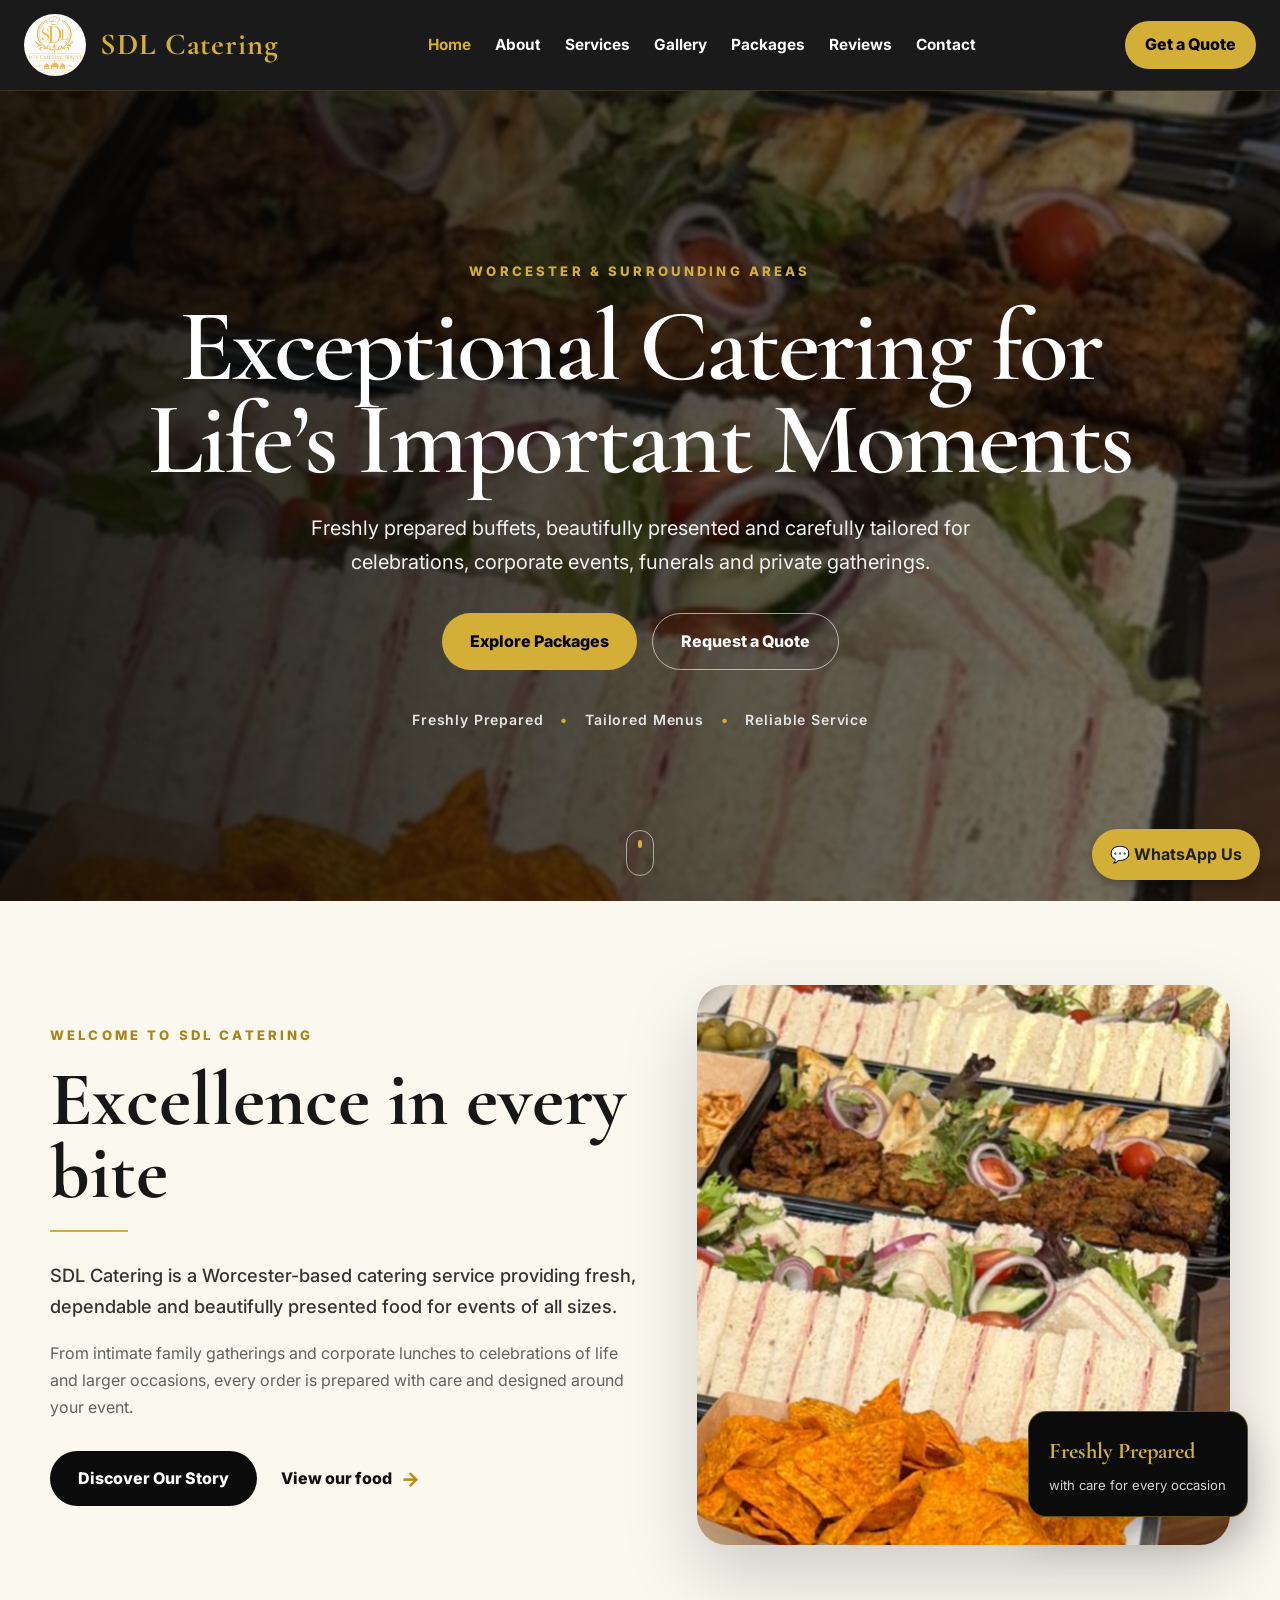
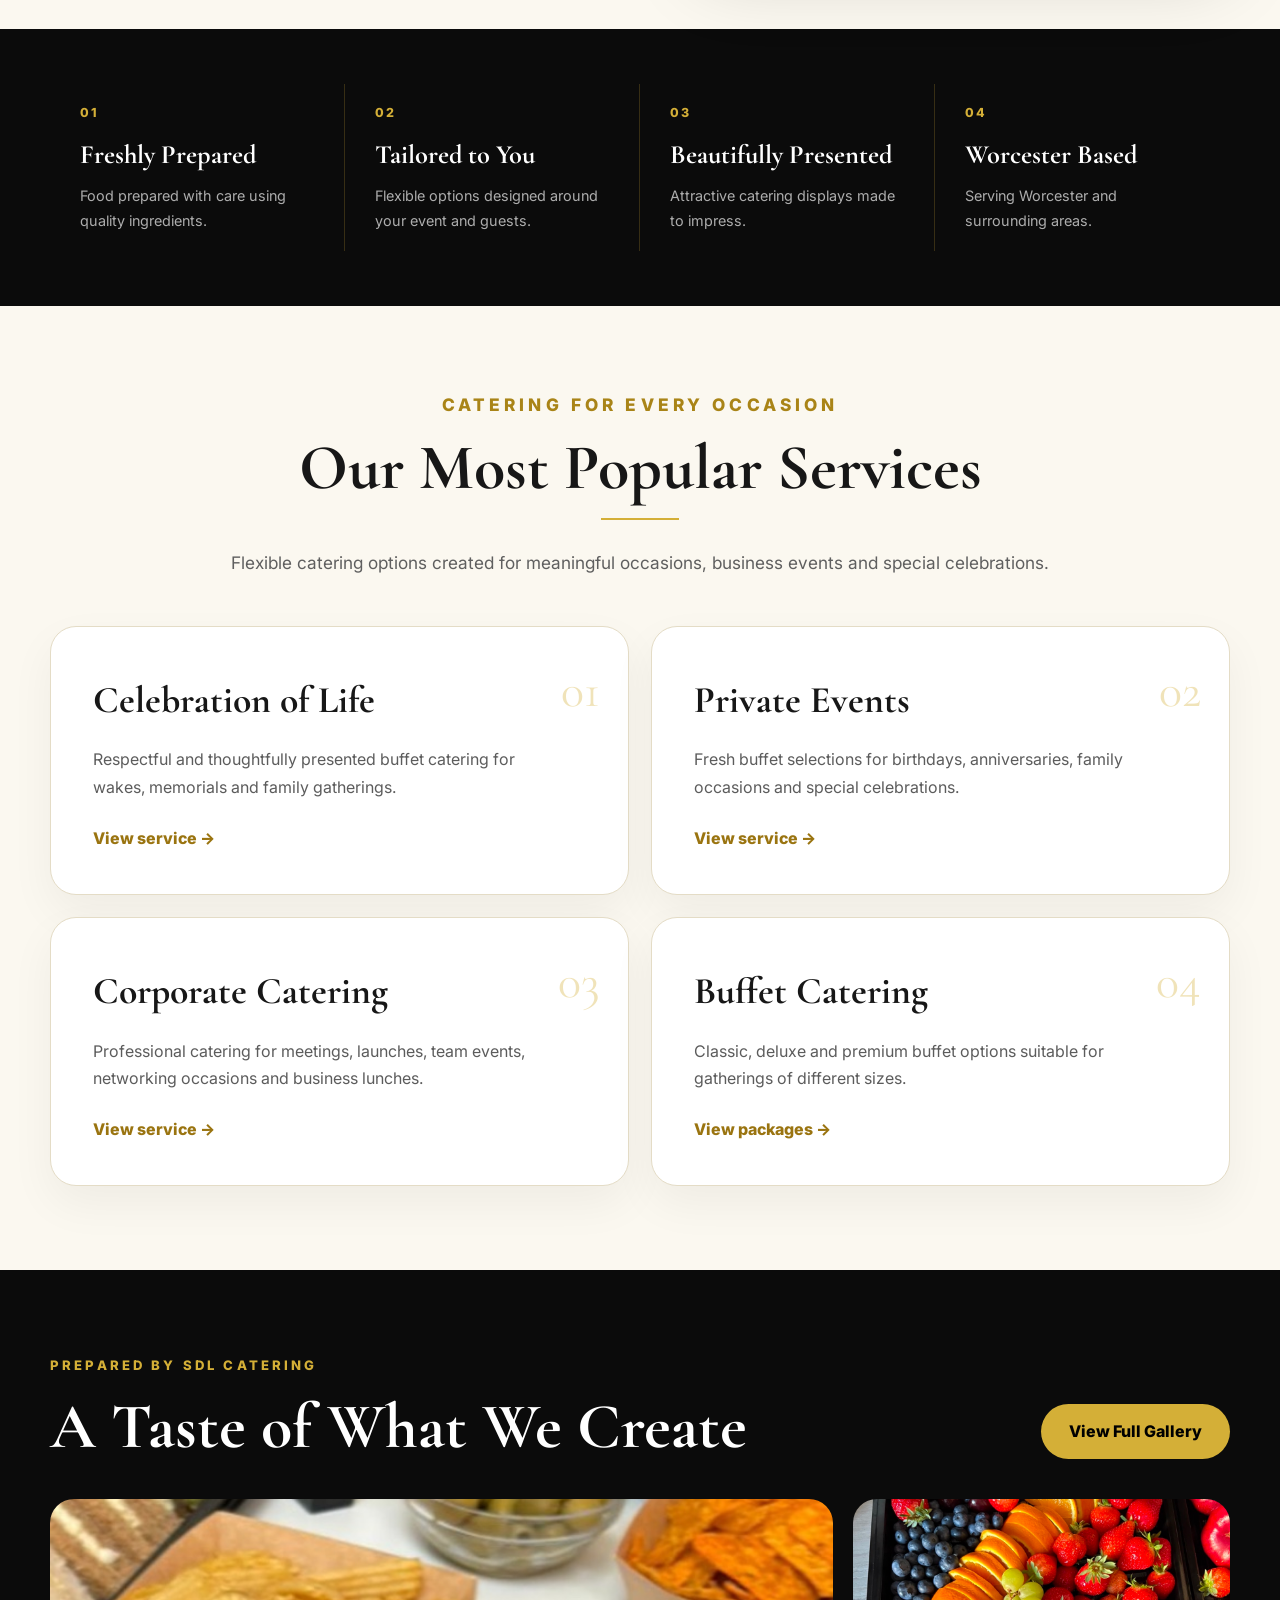
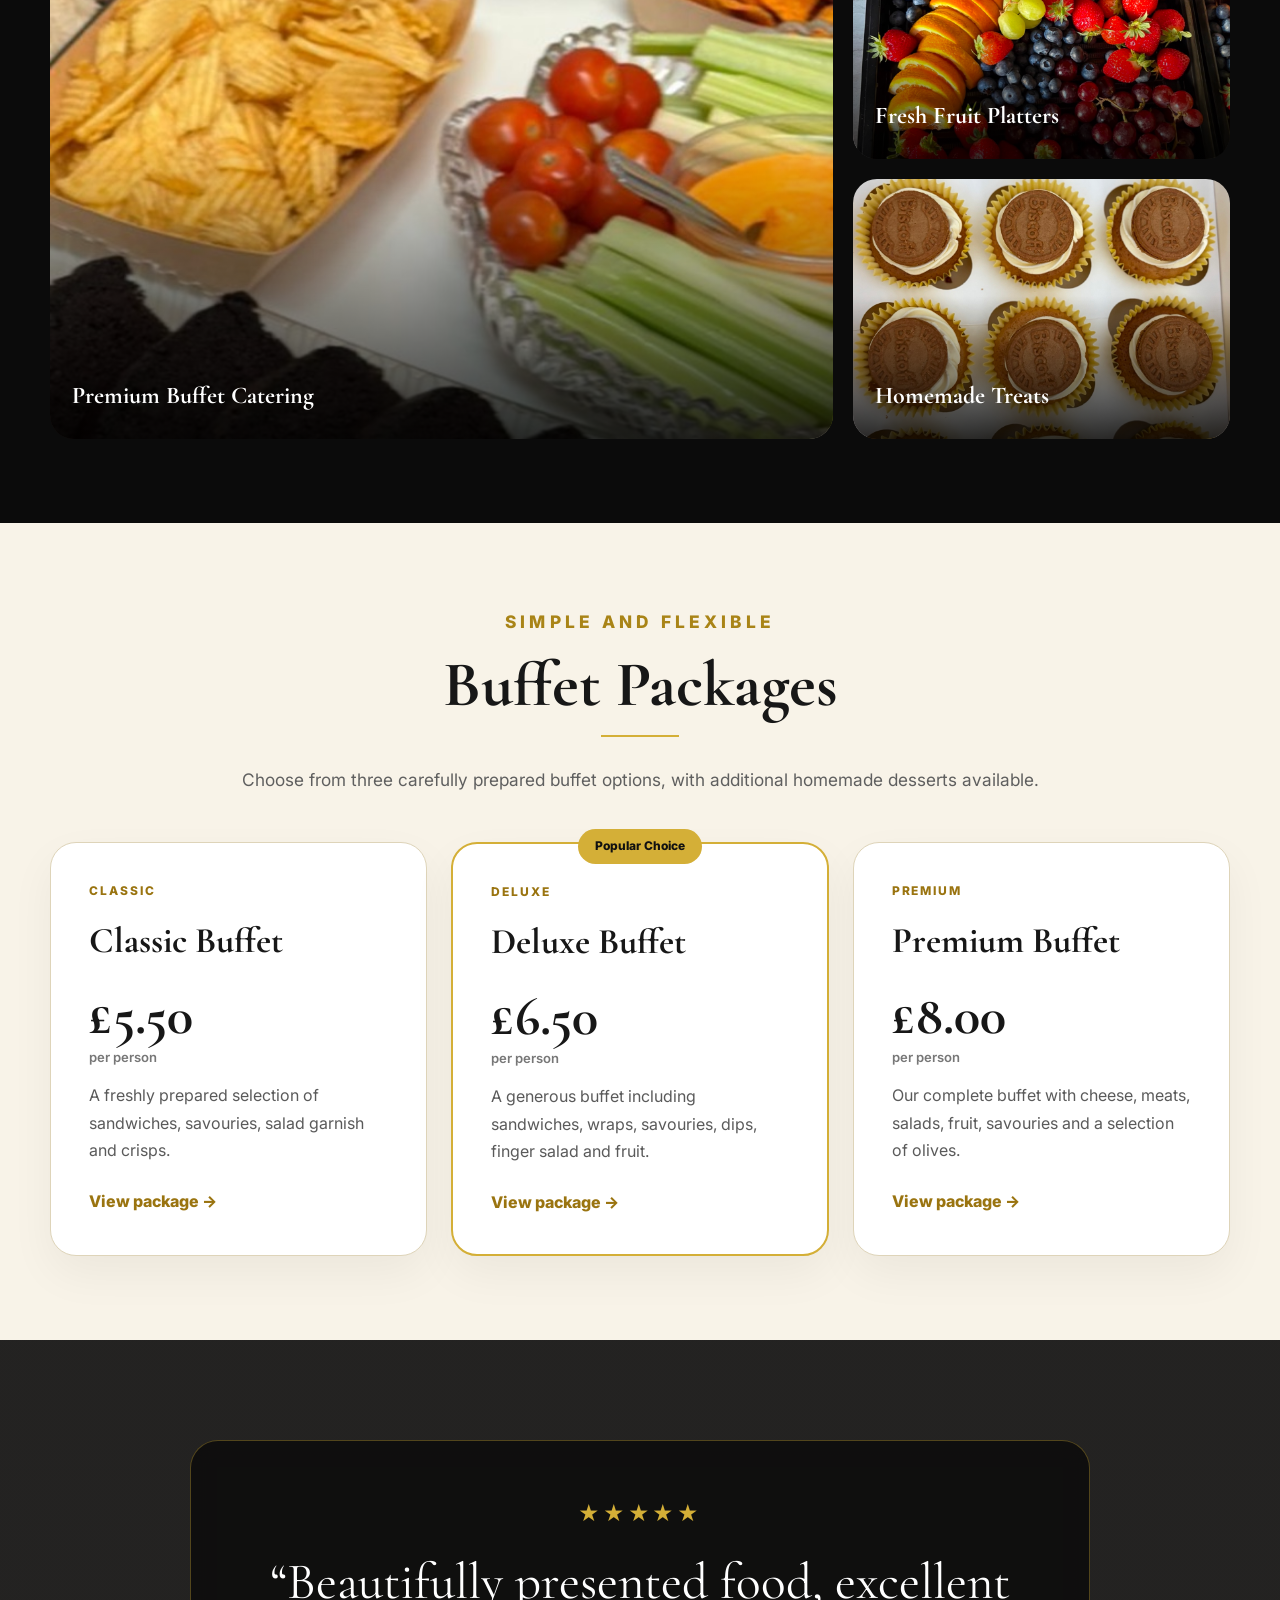
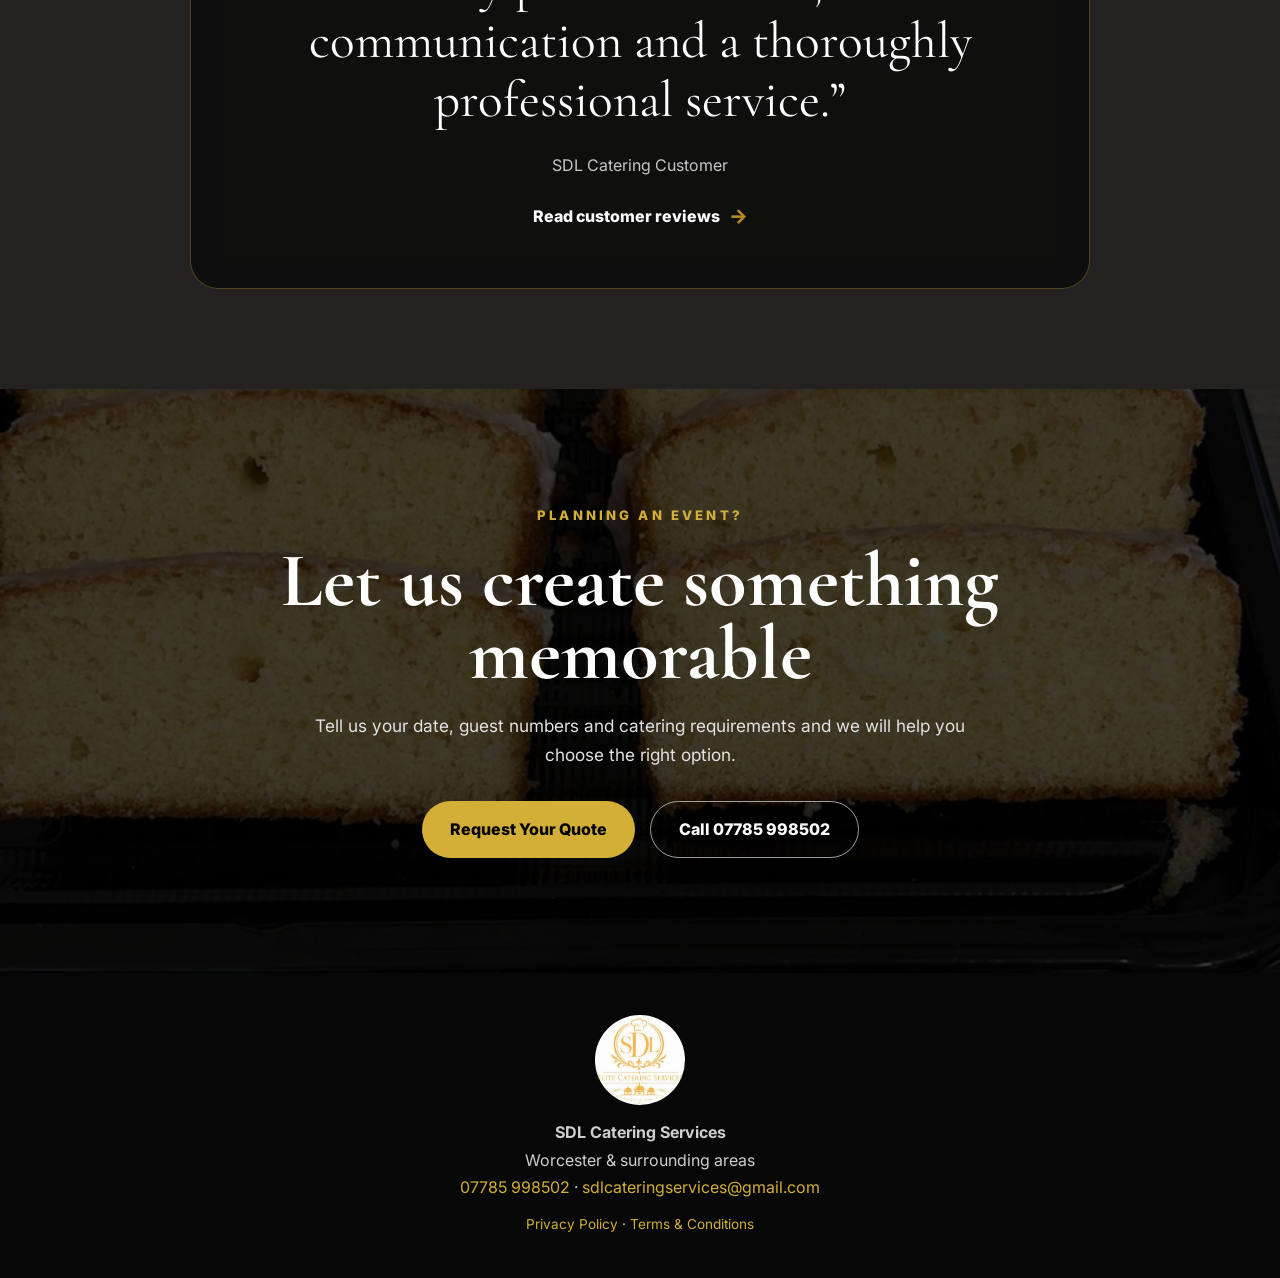
==== commit b40deaed: "Add footer legal links for privacy and terms" ====
--- a/index.html
+++ b/index.html
@@ -566,6 +566,11 @@
     </a>
   </p>
 
+  <p class="footer-legal">
+  <a href="privacy.html">Privacy Policy</a>
+  ·
+  <a href="terms.html">Terms &amp; Conditions</a>
+</p>
 </footer>
 
 <a
--- a/style.css
+++ b/style.css
@@ -351,3 +351,932 @@
 .gallery-item span{
     pointer-events:none;
 }
+/* ==================================================
+   PREMIUM HOMEPAGE
+================================================== */
+
+.luxury-home-hero{
+    position:relative;
+    min-height:calc(100vh - 90px);
+    display:flex;
+    align-items:center;
+    justify-content:center;
+    overflow:hidden;
+    padding:100px 24px;
+    background:url("Buffet 3.jpeg") center/cover no-repeat;
+}
+
+.luxury-hero-overlay{
+    position:absolute;
+    inset:0;
+    background:
+        linear-gradient(
+            90deg,
+            rgba(5,5,5,.88) 0%,
+            rgba(5,5,5,.67) 55%,
+            rgba(5,5,5,.52) 100%
+        );
+}
+
+.luxury-hero-content{
+    position:relative;
+    z-index:2;
+    width:min(1050px,100%);
+    text-align:center;
+    color:#fff;
+}
+
+.luxury-eyebrow{
+    margin-bottom:18px;
+    color:#d4af37;
+    font-size:.82rem;
+    font-weight:800;
+    letter-spacing:.24em;
+    text-transform:uppercase;
+}
+
+.luxury-eyebrow.dark-text{
+    color:#a98417;
+}
+
+.luxury-hero-content h1{
+    max-width:1000px;
+    margin:0 auto 26px;
+    font-family:"Cormorant Garamond",serif;
+    font-size:clamp(3.5rem,8vw,7.3rem);
+    font-weight:600;
+    line-height:.9;
+    letter-spacing:-.03em;
+}
+
+.luxury-hero-text{
+    max-width:780px;
+    margin:0 auto 34px;
+    color:#f1f1f1;
+    font-size:clamp(1.05rem,2vw,1.25rem);
+}
+
+.luxury-hero-buttons{
+    display:flex;
+    justify-content:center;
+    gap:15px;
+    flex-wrap:wrap;
+}
+
+.hero-trust-line{
+    margin-top:38px;
+    color:#e4e4e4;
+    font-size:.88rem;
+    font-weight:600;
+    letter-spacing:.06em;
+}
+
+.hero-trust-line span{
+    padding:0 12px;
+    color:#d4af37;
+}
+
+.scroll-indicator{
+    position:absolute;
+    z-index:3;
+    left:50%;
+    bottom:25px;
+    width:28px;
+    height:46px;
+    border:1px solid rgba(255,255,255,.55);
+    border-radius:999px;
+    transform:translateX(-50%);
+}
+
+.scroll-indicator span{
+    position:absolute;
+    top:9px;
+    left:50%;
+    width:4px;
+    height:8px;
+    border-radius:99px;
+    background:#d4af37;
+    transform:translateX(-50%);
+    animation:homeScroll 1.8s infinite;
+}
+
+@keyframes homeScroll{
+    0%{
+        opacity:0;
+        transform:translate(-50%,0);
+    }
+
+    40%{
+        opacity:1;
+    }
+
+    100%{
+        opacity:0;
+        transform:translate(-50%,16px);
+    }
+}
+
+.home-heading{
+    margin-bottom:20px;
+    color:#171717;
+    font-family:"Cormorant Garamond",serif;
+    font-size:clamp(3rem,6vw,5.2rem);
+    line-height:.95;
+}
+
+.home-gold-line{
+    width:78px;
+    height:2px;
+    margin:0 0 28px;
+    background:#d4af37;
+}
+
+.home-gold-line.centered{
+    margin:18px auto 28px;
+}
+
+.home-lead{
+    margin-bottom:18px;
+    color:#333;
+    font-size:1.14rem;
+    font-weight:500;
+}
+
+.home-copy{
+    margin-bottom:30px;
+    color:#616161;
+}
+
+.welcome-actions{
+    display:flex;
+    align-items:center;
+    gap:24px;
+    flex-wrap:wrap;
+}
+
+.text-link{
+    display:inline-flex;
+    align-items:center;
+    gap:9px;
+    color:#111!important;
+    font-weight:800;
+}
+
+.text-link span{
+    color:#b58d1d;
+    font-size:1.25rem;
+    transition:transform .25s ease;
+}
+
+.text-link:hover span{
+    transform:translateX(5px);
+}
+
+.premium-image-wrap{
+    position:relative;
+}
+
+.premium-image-wrap img{
+    width:100%;
+    height:560px;
+    object-fit:cover;
+    border-radius:30px;
+    box-shadow:0 30px 75px rgba(0,0,0,.18);
+}
+
+.image-badge{
+    position:absolute;
+    right:-18px;
+    bottom:28px;
+    width:220px;
+    padding:20px;
+    border:1px solid rgba(212,175,55,.4);
+    border-radius:18px;
+    background:#0b0b0b;
+    color:#fff;
+    box-shadow:0 20px 40px rgba(0,0,0,.25);
+}
+
+.image-badge strong,
+.image-badge span{
+    display:block;
+}
+
+.image-badge strong{
+    color:#d4af37;
+    font-family:"Cormorant Garamond",serif;
+    font-size:1.4rem;
+}
+
+.image-badge span{
+    margin-top:4px;
+    color:#d4d4d4;
+    font-size:.82rem;
+}
+
+.trust-strip{
+    padding:55px 24px;
+    background:#0b0b0b;
+}
+
+.trust-grid{
+    display:grid;
+    grid-template-columns:repeat(4,1fr);
+    gap:0;
+}
+
+.trust-item{
+    padding:18px 30px;
+    border-right:1px solid rgba(212,175,55,.22);
+}
+
+.trust-item:last-child{
+    border-right:none;
+}
+
+.trust-number{
+    display:block;
+    margin-bottom:10px;
+    color:#d4af37;
+    font-size:.78rem;
+    font-weight:800;
+    letter-spacing:.18em;
+}
+
+.trust-item h3{
+    margin-bottom:6px;
+    color:#fff;
+    font-family:"Cormorant Garamond",serif;
+    font-size:1.65rem;
+}
+
+.trust-item p{
+    color:#adadad;
+    font-size:.9rem;
+}
+
+.premium-services{
+    background:#fbf8f0;
+}
+
+.service-luxury-grid{
+    display:grid;
+    grid-template-columns:repeat(2,1fr);
+    gap:22px;
+}
+
+.service-luxury-card{
+    position:relative;
+    padding:42px;
+    overflow:hidden;
+    border:1px solid #e4dcc6;
+    border-radius:26px;
+    background:#fff;
+    box-shadow:0 18px 45px rgba(0,0,0,.05);
+    transition:
+        transform .3s ease,
+        box-shadow .3s ease,
+        border-color .3s ease;
+}
+
+.service-luxury-card:hover{
+    transform:translateY(-7px);
+    border-color:rgba(212,175,55,.65);
+    box-shadow:0 24px 55px rgba(0,0,0,.1);
+}
+
+.service-number{
+    position:absolute;
+    top:24px;
+    right:28px;
+    color:rgba(212,175,55,.35);
+    font-family:"Cormorant Garamond",serif;
+    font-size:3rem;
+}
+
+.service-luxury-card h3{
+    margin-bottom:14px;
+    color:#171717;
+    font-family:"Cormorant Garamond",serif;
+    font-size:2.35rem;
+}
+
+.service-luxury-card p{
+    max-width:470px;
+    margin-bottom:24px;
+    color:#5c5c5c;
+}
+
+.service-luxury-card a{
+    color:#9a7410!important;
+    font-weight:800;
+}
+
+.home-gallery-section{
+    background:#0b0b0b;
+}
+
+.home-gallery-heading{
+    display:flex;
+    align-items:flex-end;
+    justify-content:space-between;
+    gap:30px;
+    margin-bottom:40px;
+}
+
+.home-gallery-heading h2{
+    max-width:700px;
+    color:#fff;
+    font-family:"Cormorant Garamond",serif;
+    font-size:clamp(2.8rem,5vw,4.7rem);
+    line-height:1;
+}
+
+.home-gallery-grid{
+    display:grid;
+    grid-template-columns:1.35fr .65fr;
+    grid-template-rows:repeat(2,260px);
+    gap:20px;
+}
+
+.home-gallery-large{
+    grid-row:1 / 3;
+}
+
+.home-gallery-large,
+.home-gallery-small{
+    position:relative;
+    overflow:hidden;
+    border-radius:24px;
+}
+
+.home-gallery-large img,
+.home-gallery-small img{
+    width:100%;
+    height:100%;
+    object-fit:cover;
+    transition:transform .55s ease;
+}
+
+.home-gallery-large:hover img,
+.home-gallery-small:hover img{
+    transform:scale(1.06);
+}
+
+.home-gallery-overlay{
+    position:absolute;
+    inset:0;
+    display:flex;
+    align-items:flex-end;
+    padding:22px;
+    background:
+        linear-gradient(
+            transparent 45%,
+            rgba(0,0,0,.8)
+        );
+}
+
+.home-gallery-overlay span{
+    color:#fff;
+    font-family:"Cormorant Garamond",serif;
+    font-size:1.5rem;
+    font-weight:700;
+}
+
+.packages-preview{
+    background:#f8f3e8;
+}
+
+.package-preview-grid{
+    display:grid;
+    grid-template-columns:repeat(3,1fr);
+    gap:24px;
+    align-items:stretch;
+}
+
+.package-preview-card{
+    position:relative;
+    padding:38px;
+    border:1px solid #ded4b9;
+    border-radius:26px;
+    background:#fff;
+    box-shadow:0 18px 45px rgba(0,0,0,.05);
+    transition:.3s ease;
+}
+
+.package-preview-card:hover{
+    transform:translateY(-7px);
+    box-shadow:0 25px 55px rgba(0,0,0,.1);
+}
+
+.package-preview-card.featured{
+    border:2px solid #d4af37;
+    transform:translateY(-10px);
+}
+
+.package-preview-card.featured:hover{
+    transform:translateY(-16px);
+}
+
+.popular-badge{
+    position:absolute;
+    top:-15px;
+    left:50%;
+    padding:7px 17px;
+    border-radius:999px;
+    background:#d4af37;
+    color:#111;
+    font-size:.75rem;
+    font-weight:800;
+    transform:translateX(-50%);
+}
+
+.package-label{
+    margin-bottom:8px;
+    color:#9a7410;
+    font-size:.75rem;
+    font-weight:800;
+    letter-spacing:.16em;
+    text-transform:uppercase;
+}
+
+.package-preview-card h3{
+    color:#171717;
+    font-family:"Cormorant Garamond",serif;
+    font-size:2.25rem;
+}
+
+.package-price{
+    margin:18px 0;
+    color:#171717;
+    font-family:"Cormorant Garamond",serif;
+    font-size:3.4rem;
+    font-weight:700;
+    line-height:1;
+}
+
+.package-price span{
+    display:block;
+    margin-top:8px;
+    color:#777;
+    font-family:Inter,sans-serif;
+    font-size:.82rem;
+    font-weight:600;
+}
+
+.package-preview-card > p:not(.package-label){
+    margin-bottom:24px;
+    color:#5a5a5a;
+}
+
+.package-link{
+    color:#9a7410!important;
+    font-weight:800;
+}
+
+.home-review-section{
+    padding:100px 24px;
+    background:
+        linear-gradient(
+            rgba(5,5,5,.88),
+            rgba(5,5,5,.88)
+        ),
+        url("Fruit Platter 1.jpeg") center/cover fixed;
+}
+
+.home-review-card{
+    max-width:900px;
+    margin:0 auto;
+    padding:55px;
+    border:1px solid rgba(212,175,55,.35);
+    border-radius:28px;
+    background:rgba(10,10,10,.8);
+    text-align:center;
+    backdrop-filter:blur(10px);
+}
+
+.review-stars{
+    margin-bottom:22px;
+    color:#d4af37;
+    font-size:1.3rem;
+    letter-spacing:.18em;
+}
+
+.home-review-card blockquote{
+    margin-bottom:22px;
+    color:#fff;
+    font-family:"Cormorant Garamond",serif;
+    font-size:clamp(2rem,4vw,3.4rem);
+    line-height:1.15;
+}
+
+.review-name{
+    margin-bottom:20px;
+    color:#c7c7c7;
+}
+
+.light-link{
+    color:#fff!important;
+}
+
+.final-home-cta{
+    position:relative;
+    padding:115px 24px;
+    overflow:hidden;
+    background:url("Buffet 2.jpeg") center/cover no-repeat;
+}
+
+.final-home-overlay{
+    position:absolute;
+    inset:0;
+    background:rgba(0,0,0,.75);
+}
+
+.final-home-content{
+    position:relative;
+    z-index:2;
+    max-width:900px;
+    text-align:center;
+    color:#fff;
+}
+
+.final-home-content h2{
+    margin-bottom:20px;
+    font-family:"Cormorant Garamond",serif;
+    font-size:clamp(3rem,6vw,5.7rem);
+    line-height:.95;
+}
+
+.final-home-content > p:not(.luxury-eyebrow){
+    max-width:700px;
+    margin:0 auto 32px;
+    color:#e2e2e2;
+    font-size:1.08rem;
+}
+
+/* Reveal animation */
+
+.reveal{
+    opacity:0;
+    transform:translateY(28px);
+    transition:
+        opacity .75s ease,
+        transform .75s ease;
+}
+
+.reveal.visible{
+    opacity:1;
+    transform:translateY(0);
+}
+
+/* Tablet */
+
+@media(max-width:950px){
+
+    .trust-grid{
+        grid-template-columns:repeat(2,1fr);
+    }
+
+    .trust-item{
+        border-bottom:1px solid rgba(212,175,55,.22);
+    }
+
+    .service-luxury-grid{
+        grid-template-columns:1fr;
+    }
+
+    .package-preview-grid{
+        grid-template-columns:1fr;
+    }
+
+    .package-preview-card.featured{
+        transform:none;
+    }
+
+    .package-preview-card.featured:hover{
+        transform:translateY(-7px);
+    }
+}
+
+/* Mobile */
+
+@media(max-width:700px){
+
+    .luxury-home-hero{
+        min-height:82vh;
+        padding:90px 18px 80px;
+    }
+
+    .luxury-hero-content h1{
+        font-size:3.4rem;
+    }
+
+    .hero-trust-line{
+        line-height:2;
+    }
+
+    .hero-trust-line span{
+        padding:0 5px;
+    }
+
+    .premium-image-wrap img{
+        height:420px;
+    }
+
+    .image-badge{
+        right:12px;
+        bottom:12px;
+    }
+
+    .trust-grid{
+        grid-template-columns:1fr;
+    }
+
+    .trust-item{
+        padding:24px 8px;
+        border-right:none;
+    }
+
+    .home-gallery-heading{
+        align-items:flex-start;
+        flex-direction:column;
+    }
+
+    .home-gallery-grid{
+        grid-template-columns:1fr;
+        grid-template-rows:repeat(3,340px);
+    }
+
+    .home-gallery-large{
+        grid-row:auto;
+    }
+
+    .home-review-section{
+        background-attachment:scroll;
+    }
+
+    .home-review-card{
+        padding:38px 22px;
+    }
+
+    .final-home-cta{
+        padding:90px 18px;
+    }
+}
+/* ==================================================
+   PREMIUM ENQUIRY FORM
+================================================== */
+
+.enquiry-section{
+    background:#f8f3e8;
+}
+
+.enquiry-layout{
+    display:grid;
+    grid-template-columns:.8fr 1.2fr;
+    gap:60px;
+    align-items:start;
+}
+
+.enquiry-intro{
+    position:sticky;
+    top:130px;
+}
+
+.enquiry-intro h2{
+    margin-bottom:18px;
+    color:#171717;
+    font-family:"Cormorant Garamond",serif;
+    font-size:clamp(2.8rem,5vw,4.7rem);
+    line-height:1;
+}
+
+.enquiry-intro > p{
+    color:#5e5e5e;
+}
+
+.enquiry-contact-details{
+    display:grid;
+    gap:18px;
+    margin-top:34px;
+}
+
+.enquiry-contact-details p{
+    padding:18px 20px;
+    border-left:2px solid #d4af37;
+    background:#fff;
+}
+
+.enquiry-contact-details strong,
+.enquiry-contact-details a{
+    display:block;
+}
+
+.enquiry-contact-details strong{
+    margin-bottom:3px;
+    color:#171717;
+}
+
+.enquiry-contact-details a{
+    color:#96700d!important;
+    font-weight:700;
+}
+
+.premium-enquiry-form{
+    padding:42px;
+    border:1px solid #e0d5b9;
+    border-radius:28px;
+    background:#fff;
+    box-shadow:0 22px 60px rgba(0,0,0,.08);
+}
+
+.form-row{
+    display:grid;
+    grid-template-columns:repeat(2,1fr);
+    gap:20px;
+}
+
+.form-group{
+    display:grid;
+    gap:8px;
+    margin-bottom:20px;
+}
+
+.form-group label{
+    color:#222;
+    font-size:.9rem;
+    font-weight:800;
+}
+
+.form-group input,
+.form-group select,
+.form-group textarea{
+    width:100%;
+    border:1px solid #d8d1c2;
+    border-radius:13px;
+    background:#fcfbf7;
+    color:#222;
+    font:inherit;
+    outline:none;
+    padding:14px 15px;
+    transition:
+        border-color .25s ease,
+        box-shadow .25s ease,
+        background .25s ease;
+}
+
+.form-group textarea{
+    resize:vertical;
+}
+
+.form-group input:focus,
+.form-group select:focus,
+.form-group textarea:focus{
+    border-color:#d4af37;
+    background:#fff;
+    box-shadow:0 0 0 4px rgba(212,175,55,.14);
+}
+
+.privacy-check{
+    display:flex;
+    align-items:flex-start;
+    gap:12px;
+    margin:4px 0 22px;
+    color:#555;
+    font-size:.88rem;
+}
+
+.privacy-check input{
+    width:18px;
+    height:18px;
+    margin-top:3px;
+    accent-color:#d4af37;
+}
+
+.enquiry-submit{
+    width:100%;
+    border:0;
+    border-radius:999px;
+    background:#d4af37;
+    color:#111;
+    cursor:pointer;
+    padding:16px 24px;
+    font:inherit;
+    font-weight:900;
+    transition:
+        background .25s ease,
+        transform .25s ease;
+}
+
+.enquiry-submit:hover{
+    background:#111;
+    color:#d4af37;
+    transform:translateY(-2px);
+}
+
+.form-note{
+    margin-top:15px;
+    color:#777;
+    text-align:center;
+    font-size:.8rem;
+}
+
+@media(max-width:850px){
+
+    .enquiry-layout{
+        grid-template-columns:1fr;
+        gap:35px;
+    }
+
+    .enquiry-intro{
+        position:static;
+    }
+}
+
+@media(max-width:650px){
+
+    .premium-enquiry-form{
+        padding:27px 18px;
+    }
+
+    .form-row{
+        grid-template-columns:1fr;
+        gap:0;
+    }
+}
+/* ==================================================
+   PRIVACY & TERMS PAGES
+================================================== */
+
+.legal-section{
+    background:#f8f3e8;
+}
+
+.legal-content{
+    max-width:900px;
+    padding:50px;
+    border:1px solid #e1d6ba;
+    border-radius:28px;
+    background:#fff;
+    box-shadow:0 20px 55px rgba(0,0,0,.06);
+}
+
+.legal-updated{
+    margin-bottom:32px;
+    color:#8a6910;
+    font-size:.85rem;
+    font-weight:800;
+    text-transform:uppercase;
+    letter-spacing:.08em;
+}
+
+.legal-content h2{
+    margin:36px 0 12px;
+    color:#171717;
+    font-family:"Cormorant Garamond",serif;
+    font-size:2rem;
+}
+
+.legal-content h2:first-of-type{
+    margin-top:0;
+}
+
+.legal-content p{
+    margin-bottom:15px;
+    color:#555;
+}
+
+.legal-content ul{
+    margin:8px 0 22px 24px;
+    color:#555;
+}
+
+.legal-content li{
+    margin-bottom:7px;
+}
+
+.legal-content a{
+    color:#98720d!important;
+    font-weight:700;
+}
+
+.footer-legal{
+    margin-top:12px;
+    font-size:.85rem;
+}
+
+.footer-legal a{
+    color:#d4af37!important;
+}
+
+@media(max-width:700px){
+
+    .legal-content{
+        padding:30px 20px;
+        border-radius:20px;
+    }
+
+    .legal-content h2{
+        font-size:1.7rem;
+    }
+}
